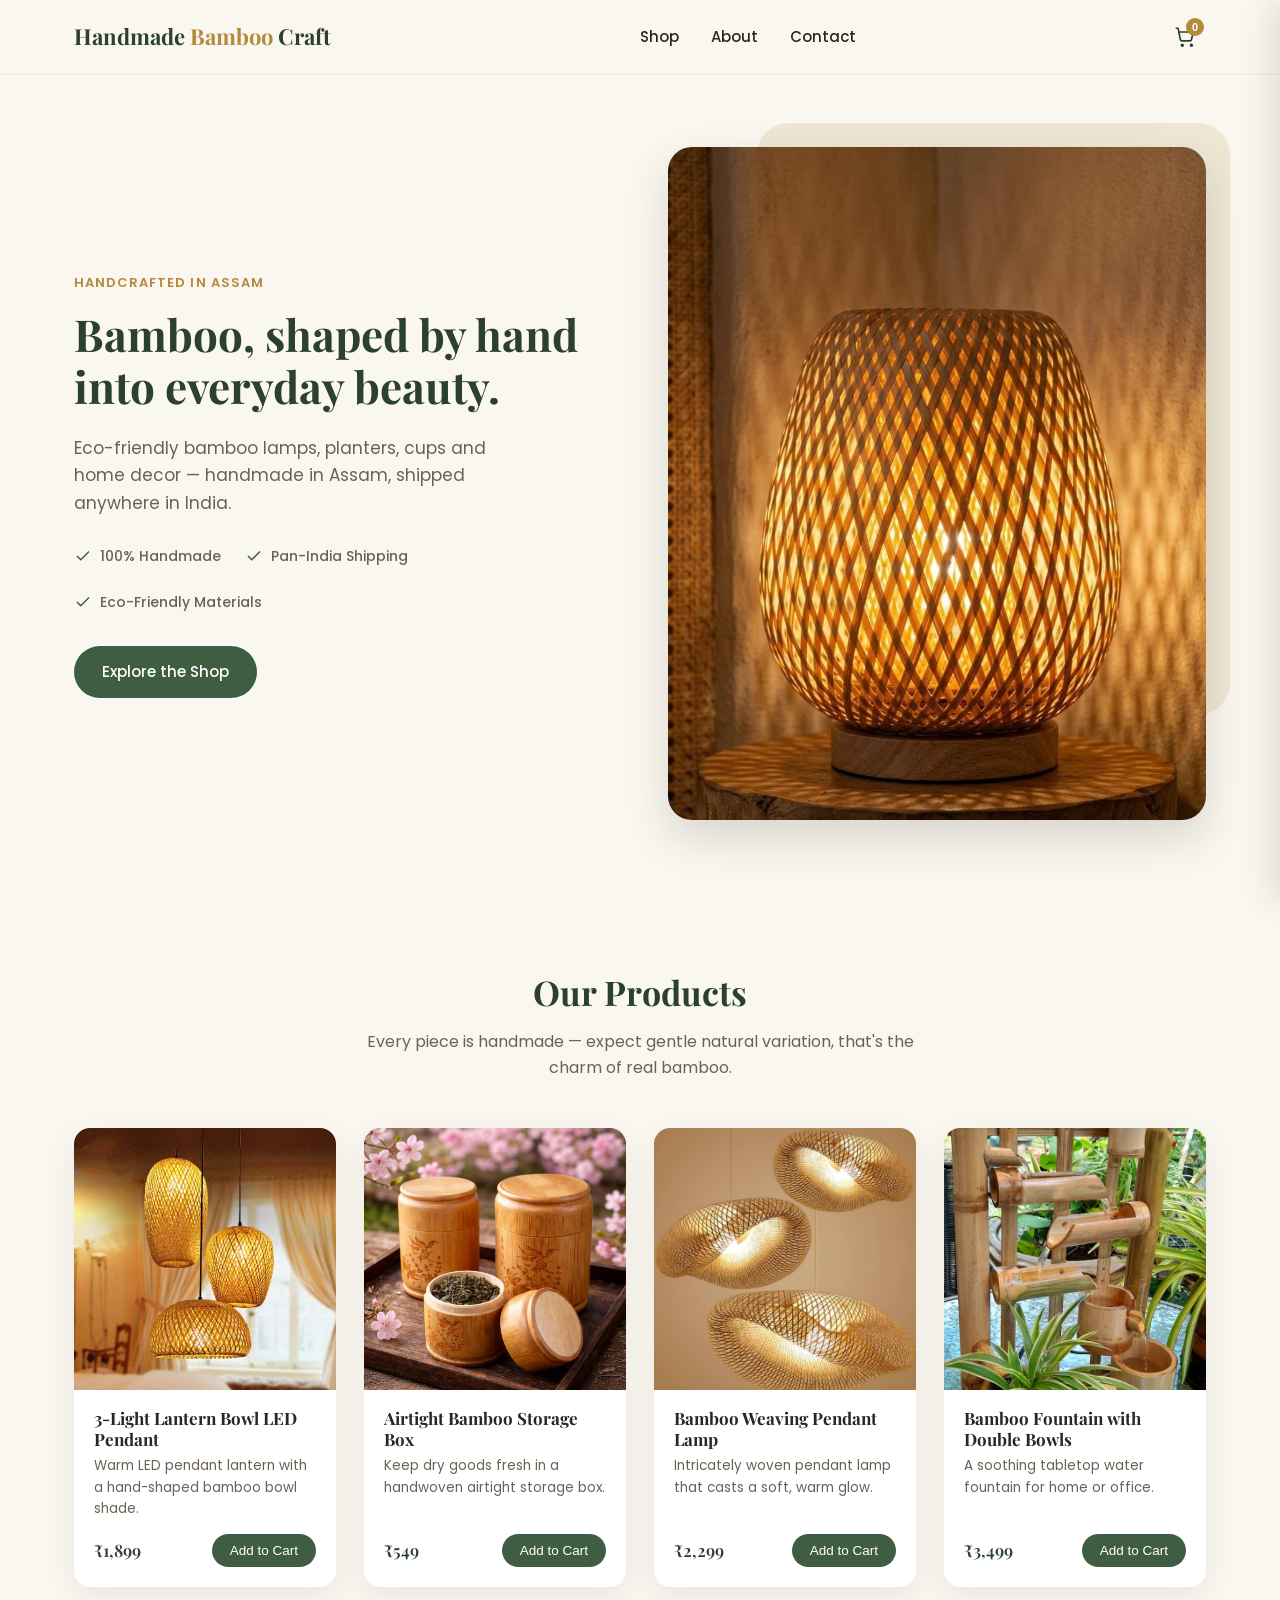
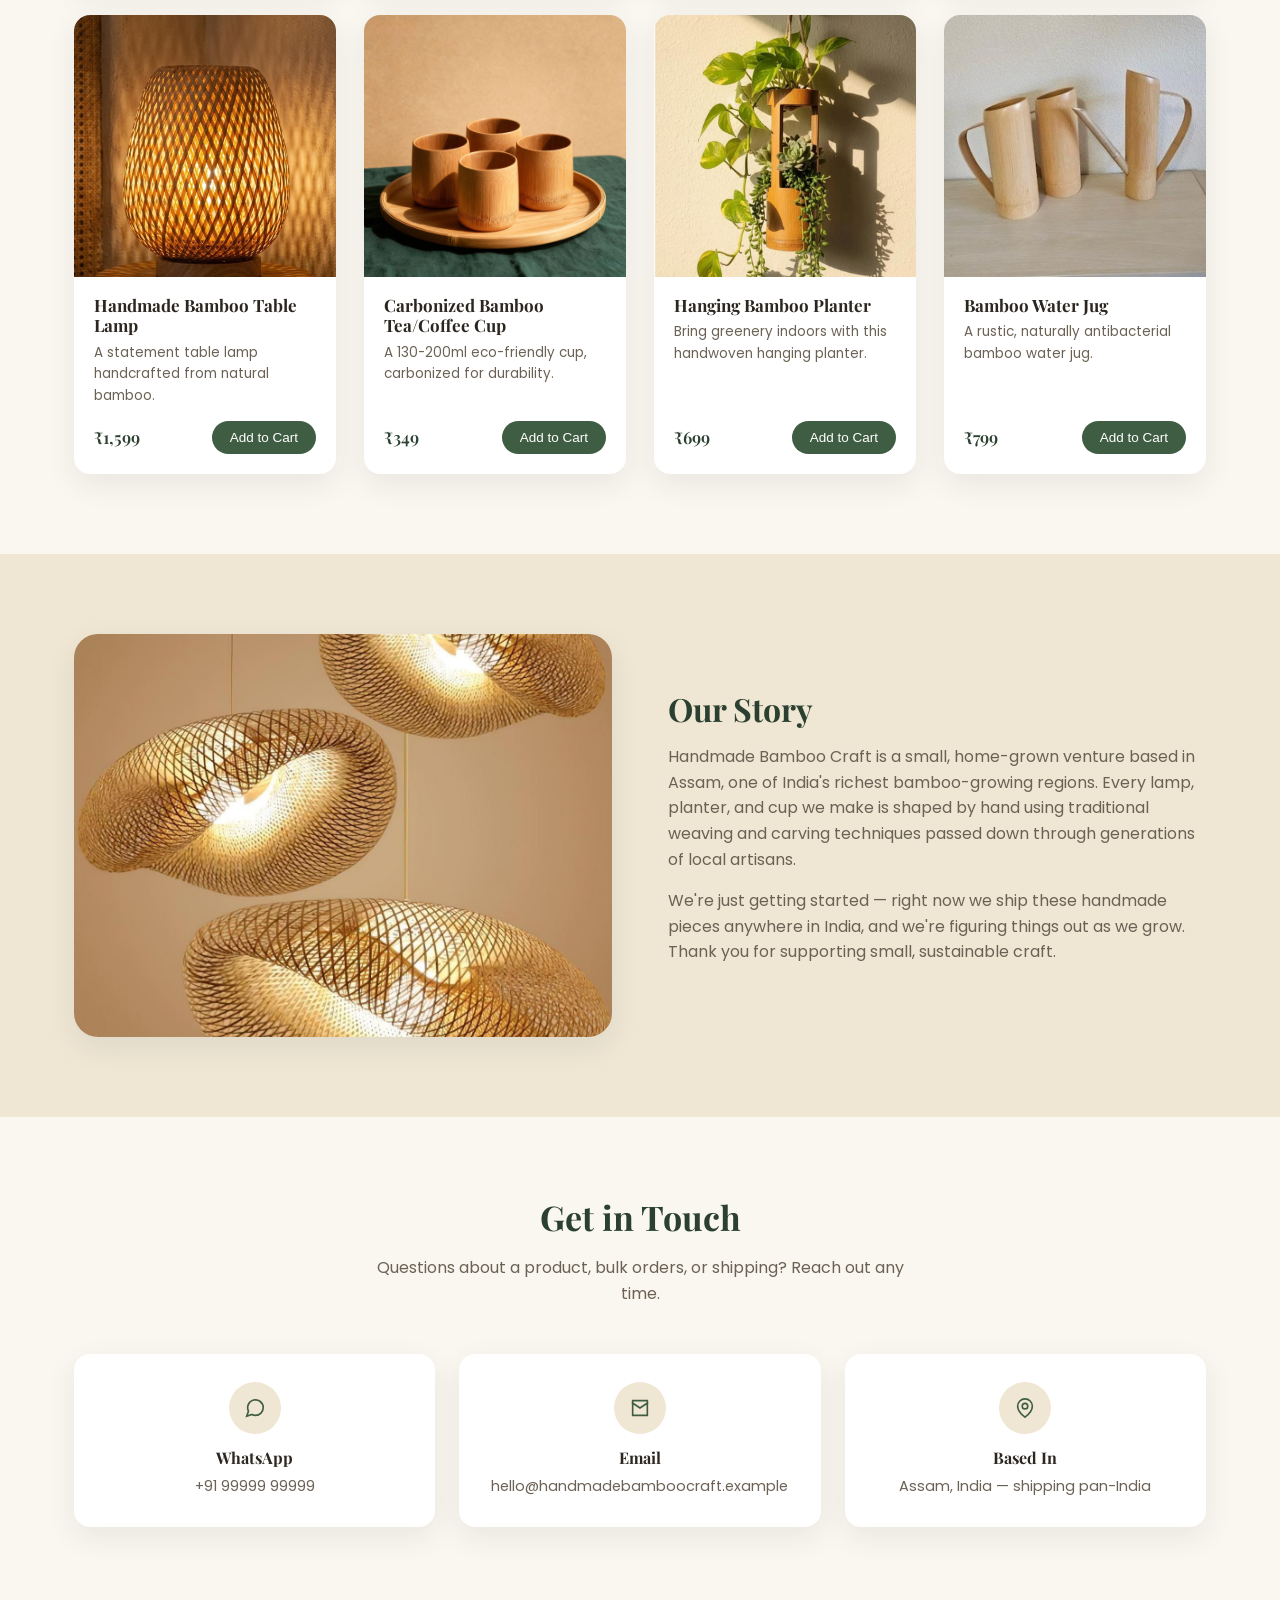
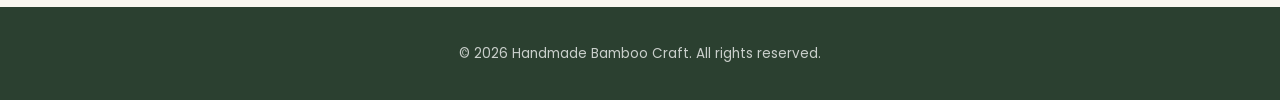
==== index.html @ f8fc340c "Initial commit: bamboo craft storefront Static single-page site with shop grid, cart, and WhatsApp c" ====
<!DOCTYPE html>
<html lang="en">
<head>
<meta charset="UTF-8">
<meta name="viewport" content="width=device-width, initial-scale=1.0">
<title>Handmade Bamboo Craft | Eco-Friendly Bamboo Products from Assam</title>
<meta name="description" content="Handcrafted bamboo lamps, planters, cups and home decor made in Assam, shipped across India.">
<link rel="preconnect" href="https://fonts.googleapis.com">
<link href="https://fonts.googleapis.com/css2?family=Playfair+Display:wght@600;700&family=Poppins:wght@300;400;500;600&display=swap" rel="stylesheet">
<style>
  :root{
    --color-bg:#faf7f0;
    --color-surface:#ffffff;
    --color-ink:#2b2620;
    --color-muted:#6b6255;
    --color-green:#3f5d42;
    --color-green-dark:#2b4030;
    --color-tan:#d8c9a3;
    --color-tan-soft:#efe7d4;
    --color-gold:#b3893b;
    --radius:16px;
    --shadow:0 10px 30px rgba(43,38,32,0.08);
    --shadow-hover:0 18px 44px rgba(43,38,32,0.16);
    --max-width:1180px;
  }
  *{box-sizing:border-box;}
  html{scroll-behavior:smooth;}
  body{
    margin:0;
    background:var(--color-bg);
    color:var(--color-ink);
    font-family:'Poppins',system-ui,sans-serif;
    font-weight:400;
    line-height:1.6;
  }
  h1,h2,h3{
    font-family:'Playfair Display',Georgia,serif;
    font-weight:700;
    line-height:1.2;
    margin:0 0 .5em;
  }
  p{margin:0 0 1em;color:var(--color-muted);}
  a{color:inherit;text-decoration:none;}
  img{max-width:100%;display:block;}
  .wrap{max-width:var(--max-width);margin:0 auto;padding:0 24px;}
  .btn-primary{
    display:inline-flex;align-items:center;justify-content:center;gap:8px;
    background:var(--color-green);color:#fff;
    padding:14px 28px;border-radius:999px;border:none;
    font-family:'Poppins',sans-serif;font-size:15px;font-weight:500;
    cursor:pointer;transition:background .2s ease, transform .15s ease;
  }
  .btn-primary:hover{background:var(--color-green-dark);transform:translateY(-1px);}
  .btn-block{width:100%;}
  .btn-outline{
    display:inline-flex;align-items:center;gap:8px;
    padding:12px 24px;border-radius:999px;border:1.5px solid var(--color-green);
    color:var(--color-green);font-weight:500;font-size:15px;background:transparent;cursor:pointer;
    transition:background .2s ease,color .2s ease;
  }
  .btn-outline:hover{background:var(--color-green);color:#fff;}

  /* Header */
  header.site-header{
    position:sticky;top:0;z-index:100;
    background:rgba(250,247,240,0.9);
    backdrop-filter:blur(8px);
    border-bottom:1px solid rgba(43,38,32,0.06);
  }
  .nav-container{
    max-width:var(--max-width);margin:0 auto;padding:16px 24px;
    display:flex;align-items:center;justify-content:space-between;
  }
  .logo{font-family:'Playfair Display',serif;font-size:22px;font-weight:700;color:var(--color-green-dark);}
  .logo span{color:var(--color-gold);}
  .nav-links{display:flex;gap:32px;}
  .nav-links a{font-size:15px;font-weight:500;color:var(--color-ink);position:relative;}
  .nav-links a:hover{color:var(--color-green);}
  .nav-actions{display:flex;align-items:center;gap:14px;}
  .icon-btn{
    position:relative;background:none;border:none;cursor:pointer;
    width:42px;height:42px;border-radius:50%;
    display:flex;align-items:center;justify-content:center;
    color:var(--color-green-dark);transition:background .2s ease;
  }
  .icon-btn:hover{background:var(--color-tan-soft);}
  .cart-count{
    position:absolute;top:2px;right:2px;
    background:var(--color-gold);color:#fff;
    font-size:11px;font-weight:600;min-width:18px;height:18px;border-radius:50%;
    display:flex;align-items:center;justify-content:center;padding:0 4px;
  }
  .menu-toggle{display:none;}

  /* Hero */
  .hero{
    display:flex;align-items:center;gap:56px;
    max-width:var(--max-width);margin:0 auto;padding:72px 24px;
  }
  .hero-content{flex:1;min-width:0;}
  .eyebrow{
    display:inline-block;color:var(--color-gold);font-weight:600;
    letter-spacing:.08em;text-transform:uppercase;font-size:13px;margin-bottom:14px;
  }
  .hero h1{font-size:44px;color:var(--color-green-dark);}
  .hero p{font-size:17px;max-width:460px;}
  .trust-row{display:flex;gap:24px;margin:28px 0 32px;flex-wrap:wrap;}
  .trust-item{display:flex;align-items:center;gap:8px;font-size:14px;color:var(--color-muted);font-weight:500;}
  .trust-item svg{color:var(--color-green);flex-shrink:0;}
  .hero-image{flex:1;position:relative;}
  .hero-image::before{
    content:"";position:absolute;inset:-24px -24px auto auto;
    width:88%;height:88%;background:var(--color-tan-soft);
    border-radius:32px;z-index:0;
  }
  .hero-image img{
    position:relative;z-index:1;border-radius:24px;
    box-shadow:var(--shadow-hover);
    aspect-ratio:4/5;object-fit:cover;width:100%;
  }

  /* Section heading */
  .section-heading{text-align:center;max-width:560px;margin:0 auto 48px;}
  .section-heading h2{font-size:34px;color:var(--color-green-dark);}
  section{padding:80px 0;}
  section.alt{background:var(--color-tan-soft);}

  /* Shop */
  .product-grid{
    display:grid;grid-template-columns:repeat(auto-fill,minmax(250px,1fr));gap:28px;
  }
  .product-card{
    background:var(--color-surface);border-radius:var(--radius);overflow:hidden;
    box-shadow:var(--shadow);transition:box-shadow .25s ease, transform .25s ease;
    display:flex;flex-direction:column;
  }
  .product-card:hover{box-shadow:var(--shadow-hover);transform:translateY(-4px);}
  .product-image{width:100%;aspect-ratio:1/1;overflow:hidden;background:var(--color-tan-soft);}
  .product-image img{width:100%;height:100%;object-fit:cover;transition:transform .4s ease;}
  .product-card:hover .product-image img{transform:scale(1.05);}
  .product-body{padding:18px 20px 20px;display:flex;flex-direction:column;flex:1;}
  .product-body h3{font-size:17px;margin-bottom:6px;color:var(--color-ink);}
  .product-desc{font-size:13.5px;margin-bottom:14px;flex:1;}
  .product-footer{display:flex;align-items:center;justify-content:space-between;gap:12px;}
  .product-price{font-size:17px;font-weight:600;color:var(--color-green-dark);font-family:'Playfair Display',serif;}
  .add-btn{
    background:var(--color-green);color:#fff;border:none;border-radius:999px;
    padding:9px 18px;font-size:13.5px;font-weight:500;cursor:pointer;
    transition:background .2s ease;white-space:nowrap;
  }
  .add-btn:hover{background:var(--color-green-dark);}
  .add-btn.added{background:var(--color-gold);}

  /* About */
  .about-grid{display:flex;align-items:center;gap:56px;}
  .about-grid img{flex:1 1 0;min-width:0;width:100%;border-radius:24px;box-shadow:var(--shadow);aspect-ratio:4/3;object-fit:cover;}
  .about-text{flex:1 1 0;min-width:0;}
  .about-text h2{font-size:32px;color:var(--color-green-dark);}
  .about-text p{font-size:16px;}

  /* Contact */
  .contact-grid{display:grid;grid-template-columns:repeat(auto-fit,minmax(220px,1fr));gap:24px;}
  .contact-card{
    background:var(--color-surface);border-radius:var(--radius);padding:28px 24px;
    text-align:center;box-shadow:var(--shadow);
  }
  .contact-card .icon-circle{
    width:52px;height:52px;border-radius:50%;background:var(--color-tan-soft);
    display:flex;align-items:center;justify-content:center;margin:0 auto 14px;color:var(--color-green);
  }
  .contact-card h3{font-size:16px;margin-bottom:6px;}
  .contact-card a, .contact-card span{font-size:14.5px;color:var(--color-muted);}
  .contact-card a:hover{color:var(--color-green);}

  /* Footer */
  footer{background:var(--color-green-dark);color:#fff;padding:36px 0;text-align:center;}
  footer p{color:rgba(255,255,255,0.75);font-size:13.5px;margin:0;}

  /* Cart drawer */
  .cart-overlay{
    position:fixed;inset:0;background:rgba(43,38,32,0.4);
    opacity:0;pointer-events:none;transition:opacity .3s ease;z-index:200;
  }
  .cart-overlay.open{opacity:1;pointer-events:auto;}
  .cart-drawer{
    position:fixed;top:0;right:0;bottom:0;width:380px;max-width:90vw;
    background:var(--color-surface);z-index:201;
    display:flex;flex-direction:column;
    transform:translateX(100%);transition:transform .3s ease;
    box-shadow:-10px 0 30px rgba(0,0,0,0.1);
  }
  .cart-drawer.open{transform:translateX(0);}
  .cart-header{
    display:flex;align-items:center;justify-content:space-between;
    padding:22px 24px;border-bottom:1px solid rgba(43,38,32,0.08);
  }
  .cart-header h3{margin:0;font-size:20px;}
  .cart-close{background:none;border:none;font-size:22px;cursor:pointer;color:var(--color-muted);line-height:1;}
  .cart-items{flex:1;overflow-y:auto;padding:12px 24px;}
  .cart-empty{text-align:center;color:var(--color-muted);padding:40px 0;font-size:14.5px;}
  .cart-line{display:flex;gap:12px;padding:14px 0;border-bottom:1px solid rgba(43,38,32,0.06);}
  .cart-line img{width:64px;height:64px;object-fit:cover;border-radius:10px;flex-shrink:0;}
  .cart-line-info{flex:1;min-width:0;}
  .cart-line-info h4{font-size:14px;margin:0 0 4px;font-weight:500;}
  .cart-line-price{font-size:13px;color:var(--color-muted);}
  .qty-control{display:flex;align-items:center;gap:10px;margin-top:8px;}
  .qty-control button{
    width:24px;height:24px;border-radius:50%;border:1px solid var(--color-tan);
    background:#fff;cursor:pointer;font-size:14px;line-height:1;color:var(--color-green-dark);
  }
  .qty-control span{font-size:13.5px;min-width:16px;text-align:center;}
  .remove-line{background:none;border:none;color:var(--color-muted);font-size:12.5px;cursor:pointer;text-decoration:underline;margin-top:8px;}
  .cart-footer{padding:20px 24px 24px;border-top:1px solid rgba(43,38,32,0.08);}
  .cart-subtotal{display:flex;justify-content:space-between;font-size:16px;font-weight:600;margin-bottom:16px;color:var(--color-green-dark);}
  .cart-note{font-size:12px;text-align:center;margin:10px 0 0;color:var(--color-muted);}

  @media (max-width:860px){
    .hero{flex-direction:column;padding:48px 24px;}
    .hero-content{order:2;text-align:center;width:100%;}
    .hero-image{order:1;max-width:320px;width:100%;margin:0 auto;}
    .trust-row{justify-content:center;}
    .about-grid{flex-direction:column;}
    .about-grid img{width:100%;}
    .about-text{width:100%;}
    .nav-links{
      position:fixed;top:73px;left:0;right:0;background:var(--color-bg);
      flex-direction:column;padding:16px 24px;gap:4px;
      transform:translateY(-150%);transition:transform .25s ease;
      border-bottom:1px solid rgba(43,38,32,0.08);
    }
    .nav-links.open{transform:translateY(0);}
    .nav-links a{padding:12px 0;border-bottom:1px solid rgba(43,38,32,0.06);}
    .menu-toggle{display:flex;}
  }
</style>
</head>
<body>

<header class="site-header">
  <div class="nav-container">
    <a href="#home" class="logo">Handmade <span>Bamboo</span> Craft</a>
    <nav class="nav-links" id="navLinks">
      <a href="#shop">Shop</a>
      <a href="#about">About</a>
      <a href="#contact">Contact</a>
    </nav>
    <div class="nav-actions">
      <button class="icon-btn" id="cartToggle" aria-label="Open cart">
        <svg width="22" height="22" viewBox="0 0 24 24" fill="none" stroke="currentColor" stroke-width="1.8" stroke-linecap="round" stroke-linejoin="round"><circle cx="9" cy="21" r="1"/><circle cx="19" cy="21" r="1"/><path d="M2.5 2.5h2l2.4 12.2a2 2 0 0 0 2 1.6h8.2a2 2 0 0 0 2-1.6L21 6.5H6"/></svg>
        <span class="cart-count" id="cartCount">0</span>
      </button>
      <button class="icon-btn menu-toggle" id="menuToggle" aria-label="Toggle menu">
        <svg width="22" height="22" viewBox="0 0 24 24" fill="none" stroke="currentColor" stroke-width="1.8" stroke-linecap="round"><line x1="3" y1="6" x2="21" y2="6"/><line x1="3" y1="12" x2="21" y2="12"/><line x1="3" y1="18" x2="21" y2="18"/></svg>
      </button>
    </div>
  </div>
</header>

<section class="hero" id="home">
  <div class="hero-content">
    <span class="eyebrow">Handcrafted in Assam</span>
    <h1>Bamboo, shaped by hand<br>into everyday beauty.</h1>
    <p>Eco-friendly bamboo lamps, planters, cups and home decor — handmade in Assam, shipped anywhere in India.</p>
    <div class="trust-row">
      <div class="trust-item"><svg width="18" height="18" viewBox="0 0 24 24" fill="none" stroke="currentColor" stroke-width="2"><path d="M20 6L9 17l-5-5"/></svg>100% Handmade</div>
      <div class="trust-item"><svg width="18" height="18" viewBox="0 0 24 24" fill="none" stroke="currentColor" stroke-width="2"><path d="M20 6L9 17l-5-5"/></svg>Pan-India Shipping</div>
      <div class="trust-item"><svg width="18" height="18" viewBox="0 0 24 24" fill="none" stroke="currentColor" stroke-width="2"><path d="M20 6L9 17l-5-5"/></svg>Eco-Friendly Materials</div>
    </div>
    <a href="#shop" class="btn-primary">Explore the Shop</a>
  </div>
  <div class="hero-image">
    <img src="product/Handmade Bamboo Table Lamp.jpg" alt="Handmade Bamboo Table Lamp">
  </div>
</section>

<section id="shop">
  <div class="wrap">
    <div class="section-heading">
      <h2>Our Products</h2>
      <p>Every piece is handmade — expect gentle natural variation, that's the charm of real bamboo.</p>
    </div>
    <div class="product-grid" id="productGrid"></div>
  </div>
</section>

<section class="alt" id="about">
  <div class="wrap about-grid">
    <img src="product/Bamboo Weaving Pendant Lamp.jpg" alt="Bamboo weaving craftsmanship">
    <div class="about-text">
      <h2>Our Story</h2>
      <p>Handmade Bamboo Craft is a small, home-grown venture based in Assam, one of India's richest bamboo-growing regions. Every lamp, planter, and cup we make is shaped by hand using traditional weaving and carving techniques passed down through generations of local artisans.</p>
      <p>We're just getting started — right now we ship these handmade pieces anywhere in India, and we're figuring things out as we grow. Thank you for supporting small, sustainable craft.</p>
    </div>
  </div>
</section>

<section id="contact">
  <div class="wrap">
    <div class="section-heading">
      <h2>Get in Touch</h2>
      <p>Questions about a product, bulk orders, or shipping? Reach out any time.</p>
    </div>
    <div class="contact-grid">
      <div class="contact-card">
        <div class="icon-circle"><svg width="22" height="22" viewBox="0 0 24 24" fill="none" stroke="currentColor" stroke-width="1.8"><path d="M21 11.5a8.5 8.5 0 0 1-8.5 8.5c-1.4 0-2.7-.3-3.9-.9L3 21l1.9-5.6A8.5 8.5 0 1 1 21 11.5z"/></svg></div>
        <h3>WhatsApp</h3>
        <a href="https://wa.me/919999999999" target="_blank" rel="noopener">+91 99999 99999</a>
      </div>
      <div class="contact-card">
        <div class="icon-circle"><svg width="22" height="22" viewBox="0 0 24 24" fill="none" stroke="currentColor" stroke-width="1.8"><path d="M4 4h16v16H4z" opacity="0"/><path d="M3 6l9 6 9-6M4 4h16v16H4z"/></svg></div>
        <h3>Email</h3>
        <a href="mailto:hello@handmadebamboocraft.example">hello@handmadebamboocraft.example</a>
      </div>
      <div class="contact-card">
        <div class="icon-circle"><svg width="22" height="22" viewBox="0 0 24 24" fill="none" stroke="currentColor" stroke-width="1.8"><path d="M20 10c0 6-8 12-8 12s-8-6-8-12a8 8 0 0 1 16 0z"/><circle cx="12" cy="10" r="3"/></svg></div>
        <h3>Based In</h3>
        <span>Assam, India — shipping pan-India</span>
      </div>
    </div>
  </div>
</section>

<footer>
  <div class="wrap">
    <p>&copy; 2026 Handmade Bamboo Craft. All rights reserved.</p>
  </div>
</footer>

<div class="cart-overlay" id="cartOverlay"></div>
<aside class="cart-drawer" id="cartDrawer" aria-label="Shopping cart">
  <div class="cart-header">
    <h3>Your Cart</h3>
    <button class="cart-close" id="cartClose" aria-label="Close cart">&times;</button>
  </div>
  <div class="cart-items" id="cartItems"></div>
  <div class="cart-footer">
    <div class="cart-subtotal"><span>Subtotal</span><span id="cartSubtotal">₹0</span></div>
    <button class="btn-primary btn-block" id="checkoutBtn">Order via WhatsApp</button>
    <p class="cart-note">You'll be redirected to WhatsApp to confirm your order with us directly.</p>
  </div>
</aside>

<script>
  // Placeholder contact details & prices — update before going live.
  const WHATSAPP_NUMBER = "919999999999";

  const products = [
    { id: "lantern-pendant", name: "3-Light Lantern Bowl LED Pendant", price: 1899, image: "product/3- Light Lantern Bowl LED Pendant yellow.jpg", desc: "Warm LED pendant lantern with a hand-shaped bamboo bowl shade." },
    { id: "storage-box", name: "Airtight Bamboo Storage Box", price: 549, image: "product/Airtight Storage Box.jpg", desc: "Keep dry goods fresh in a handwoven airtight storage box." },
    { id: "weaving-lamp", name: "Bamboo Weaving Pendant Lamp", price: 2299, image: "product/Bamboo Weaving Pendant Lamp.jpg", desc: "Intricately woven pendant lamp that casts a soft, warm glow." },
    { id: "fountain", name: "Bamboo Fountain with Double Bowls", price: 3499, image: "product/Handmade Bamboo Fountain with Double Bowls.jpg", desc: "A soothing tabletop water fountain for home or office." },
    { id: "table-lamp", name: "Handmade Bamboo Table Lamp", price: 1599, image: "product/Handmade Bamboo Table Lamp.jpg", desc: "A statement table lamp handcrafted from natural bamboo." },
    { id: "tea-cup", name: "Carbonized Bamboo Tea/Coffee Cup", price: 349, image: "product/Handmade Carbonized Bamboo Cup, Eco Tea or Coffee Cup 130-200ml.jpg", desc: "A 130-200ml eco-friendly cup, carbonized for durability." },
    { id: "planter", name: "Hanging Bamboo Planter", price: 699, image: "product/Hanging Bamboo Planter.jpg", desc: "Bring greenery indoors with this handwoven hanging planter." },
    { id: "water-jug", name: "Bamboo Water Jug", price: 799, image: "product/water jug.jpg", desc: "A rustic, naturally antibacterial bamboo water jug." }
  ];

  const CART_KEY = "bambooCraftCart";
  const formatPrice = n => "₹" + n.toLocaleString("en-IN");

  function loadCart(){
    try { return JSON.parse(localStorage.getItem(CART_KEY)) || {}; }
    catch(e){ return {}; }
  }
  function saveCart(cart){ localStorage.setItem(CART_KEY, JSON.stringify(cart)); }

  let cart = loadCart();

  function renderProducts(){
    const grid = document.getElementById("productGrid");
    grid.innerHTML = products.map(p => `
      <div class="product-card">
        <div class="product-image"><img src="${p.image}" alt="${p.name}" loading="lazy"></div>
        <div class="product-body">
          <h3>${p.name}</h3>
          <p class="product-desc">${p.desc}</p>
          <div class="product-footer">
            <span class="product-price">${formatPrice(p.price)}</span>
            <button class="add-btn" data-id="${p.id}">Add to Cart</button>
          </div>
        </div>
      </div>
    `).join("");
  }

  function renderCart(){
    const itemsEl = document.getElementById("cartItems");
    const ids = Object.keys(cart).filter(id => cart[id] > 0);
    let subtotal = 0;
    let count = 0;

    if(ids.length === 0){
      itemsEl.innerHTML = `<div class="cart-empty">Your cart is empty. Start adding some handmade bamboo pieces!</div>`;
    } else {
      itemsEl.innerHTML = ids.map(id => {
        const p = products.find(p => p.id === id);
        const qty = cart[id];
        subtotal += p.price * qty;
        count += qty;
        return `
          <div class="cart-line" data-id="${id}">
            <img src="${p.image}" alt="${p.name}">
            <div class="cart-line-info">
              <h4>${p.name}</h4>
              <div class="cart-line-price">${formatPrice(p.price)}</div>
              <div class="qty-control">
                <button class="qty-minus" data-id="${id}">&minus;</button>
                <span>${qty}</span>
                <button class="qty-plus" data-id="${id}">+</button>
              </div>
              <button class="remove-line" data-id="${id}">Remove</button>
            </div>
          </div>
        `;
      }).join("");
    }

    document.getElementById("cartSubtotal").textContent = formatPrice(subtotal);
    document.getElementById("cartCount").textContent = count;
  }

  function addToCart(id, btn){
    cart[id] = (cart[id] || 0) + 1;
    saveCart(cart);
    renderCart();
    if(btn){
      btn.textContent = "Added";
      btn.classList.add("added");
      setTimeout(() => { btn.textContent = "Add to Cart"; btn.classList.remove("added"); }, 1200);
    }
  }
  function changeQty(id, delta){
    if(!cart[id]) return;
    cart[id] += delta;
    if(cart[id] <= 0) delete cart[id];
    saveCart(cart);
    renderCart();
  }
  function removeItem(id){
    delete cart[id];
    saveCart(cart);
    renderCart();
  }

  function openCart(){
    document.getElementById("cartDrawer").classList.add("open");
    document.getElementById("cartOverlay").classList.add("open");
  }
  function closeCart(){
    document.getElementById("cartDrawer").classList.remove("open");
    document.getElementById("cartOverlay").classList.remove("open");
  }

  function checkoutViaWhatsApp(){
    const ids = Object.keys(cart).filter(id => cart[id] > 0);
    if(ids.length === 0){
      alert("Your cart is empty. Add a product before checking out.");
      return;
    }
    let message = "Hi! I'd like to order the following from Handmade Bamboo Craft:\n\n";
    let subtotal = 0;
    ids.forEach(id => {
      const p = products.find(p => p.id === id);
      const qty = cart[id];
      const lineTotal = p.price * qty;
      subtotal += lineTotal;
      message += `- ${p.name} x${qty} — ${formatPrice(lineTotal)}\n`;
    });
    message += `\nSubtotal: ${formatPrice(subtotal)}\n\nPlease confirm availability and shipping details.`;
    const url = `https://wa.me/${WHATSAPP_NUMBER}?text=${encodeURIComponent(message)}`;
    window.open(url, "_blank");
  }

  // Event delegation
  document.getElementById("productGrid").addEventListener("click", e => {
    const btn = e.target.closest(".add-btn");
    if(btn) addToCart(btn.dataset.id, btn);
  });
  document.getElementById("cartItems").addEventListener("click", e => {
    if(e.target.classList.contains("qty-plus")) changeQty(e.target.dataset.id, 1);
    if(e.target.classList.contains("qty-minus")) changeQty(e.target.dataset.id, -1);
    if(e.target.classList.contains("remove-line")) removeItem(e.target.dataset.id);
  });
  document.getElementById("cartToggle").addEventListener("click", openCart);
  document.getElementById("cartClose").addEventListener("click", closeCart);
  document.getElementById("cartOverlay").addEventListener("click", closeCart);
  document.getElementById("checkoutBtn").addEventListener("click", checkoutViaWhatsApp);

  const navLinks = document.getElementById("navLinks");
  document.getElementById("menuToggle").addEventListener("click", () => navLinks.classList.toggle("open"));
  navLinks.querySelectorAll("a").forEach(a => a.addEventListener("click", () => navLinks.classList.remove("open")));

  renderProducts();
  renderCart();
</script>

</body>
</html>
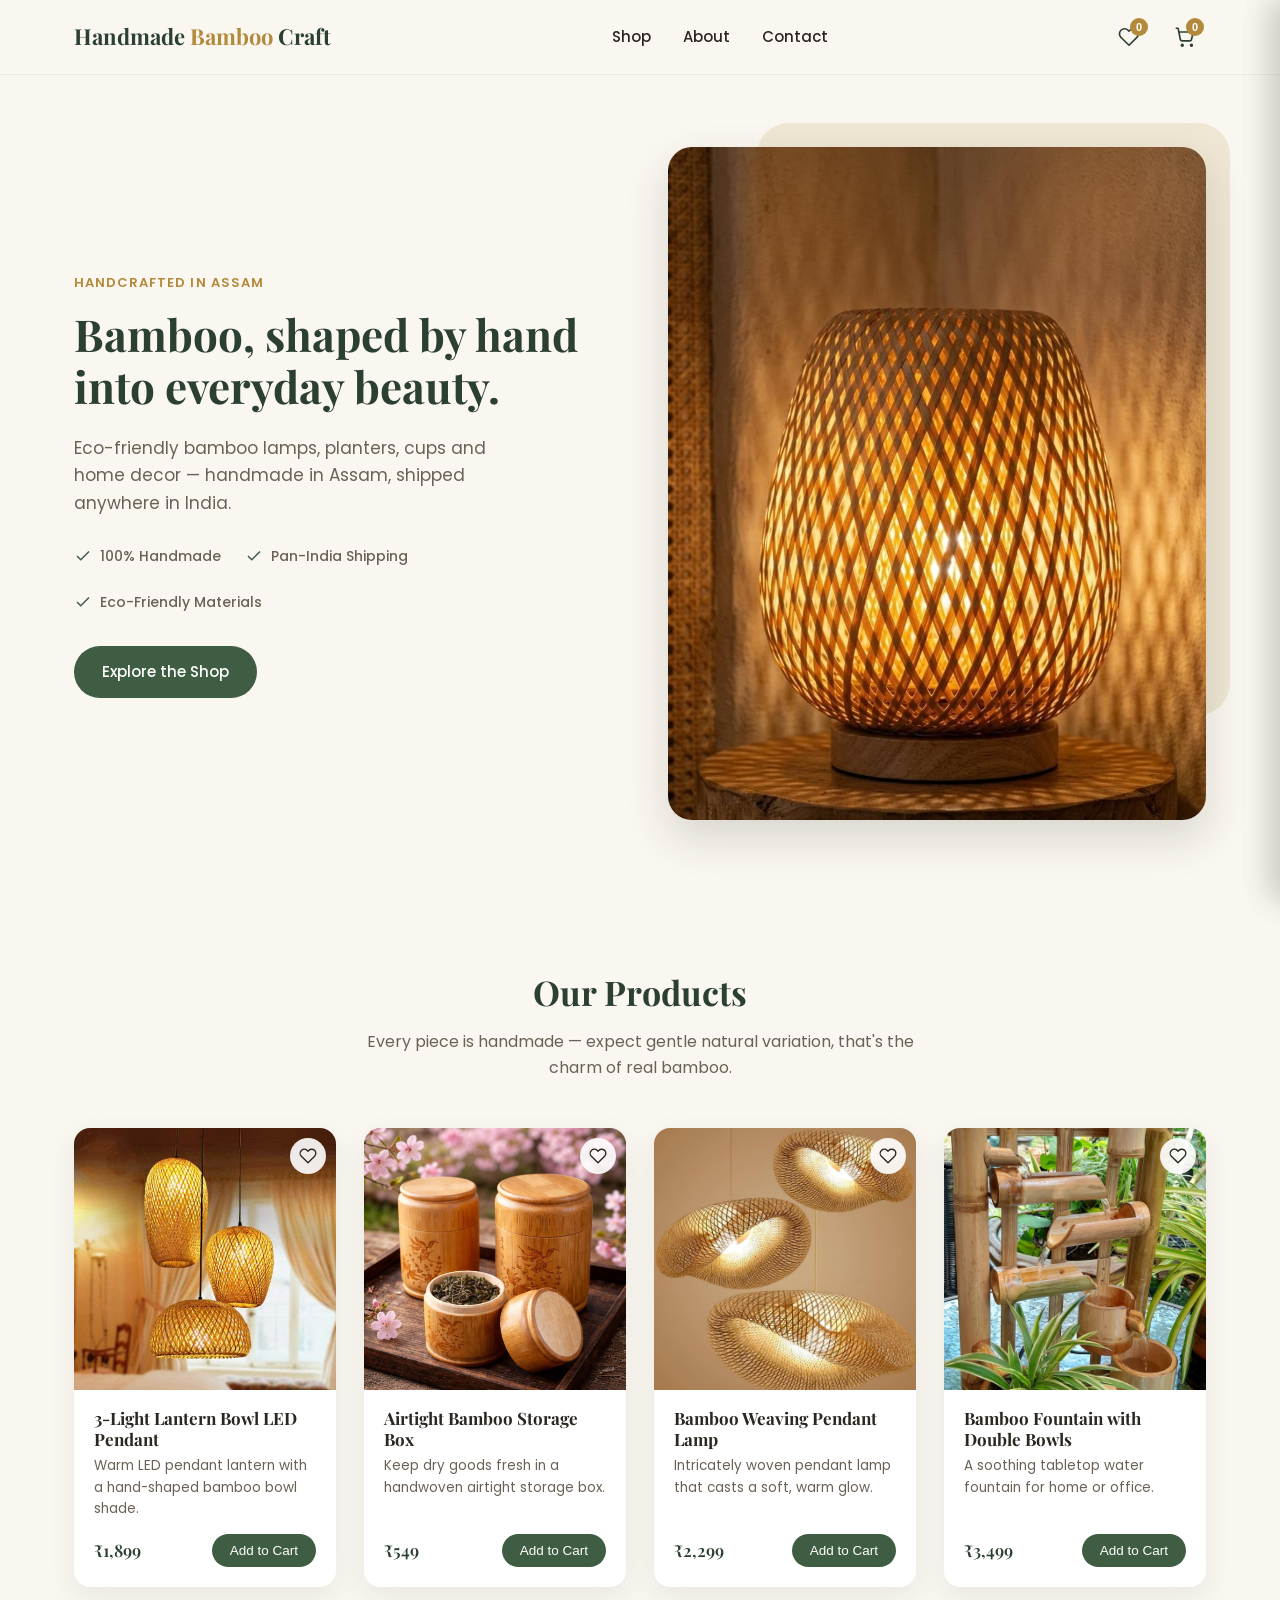
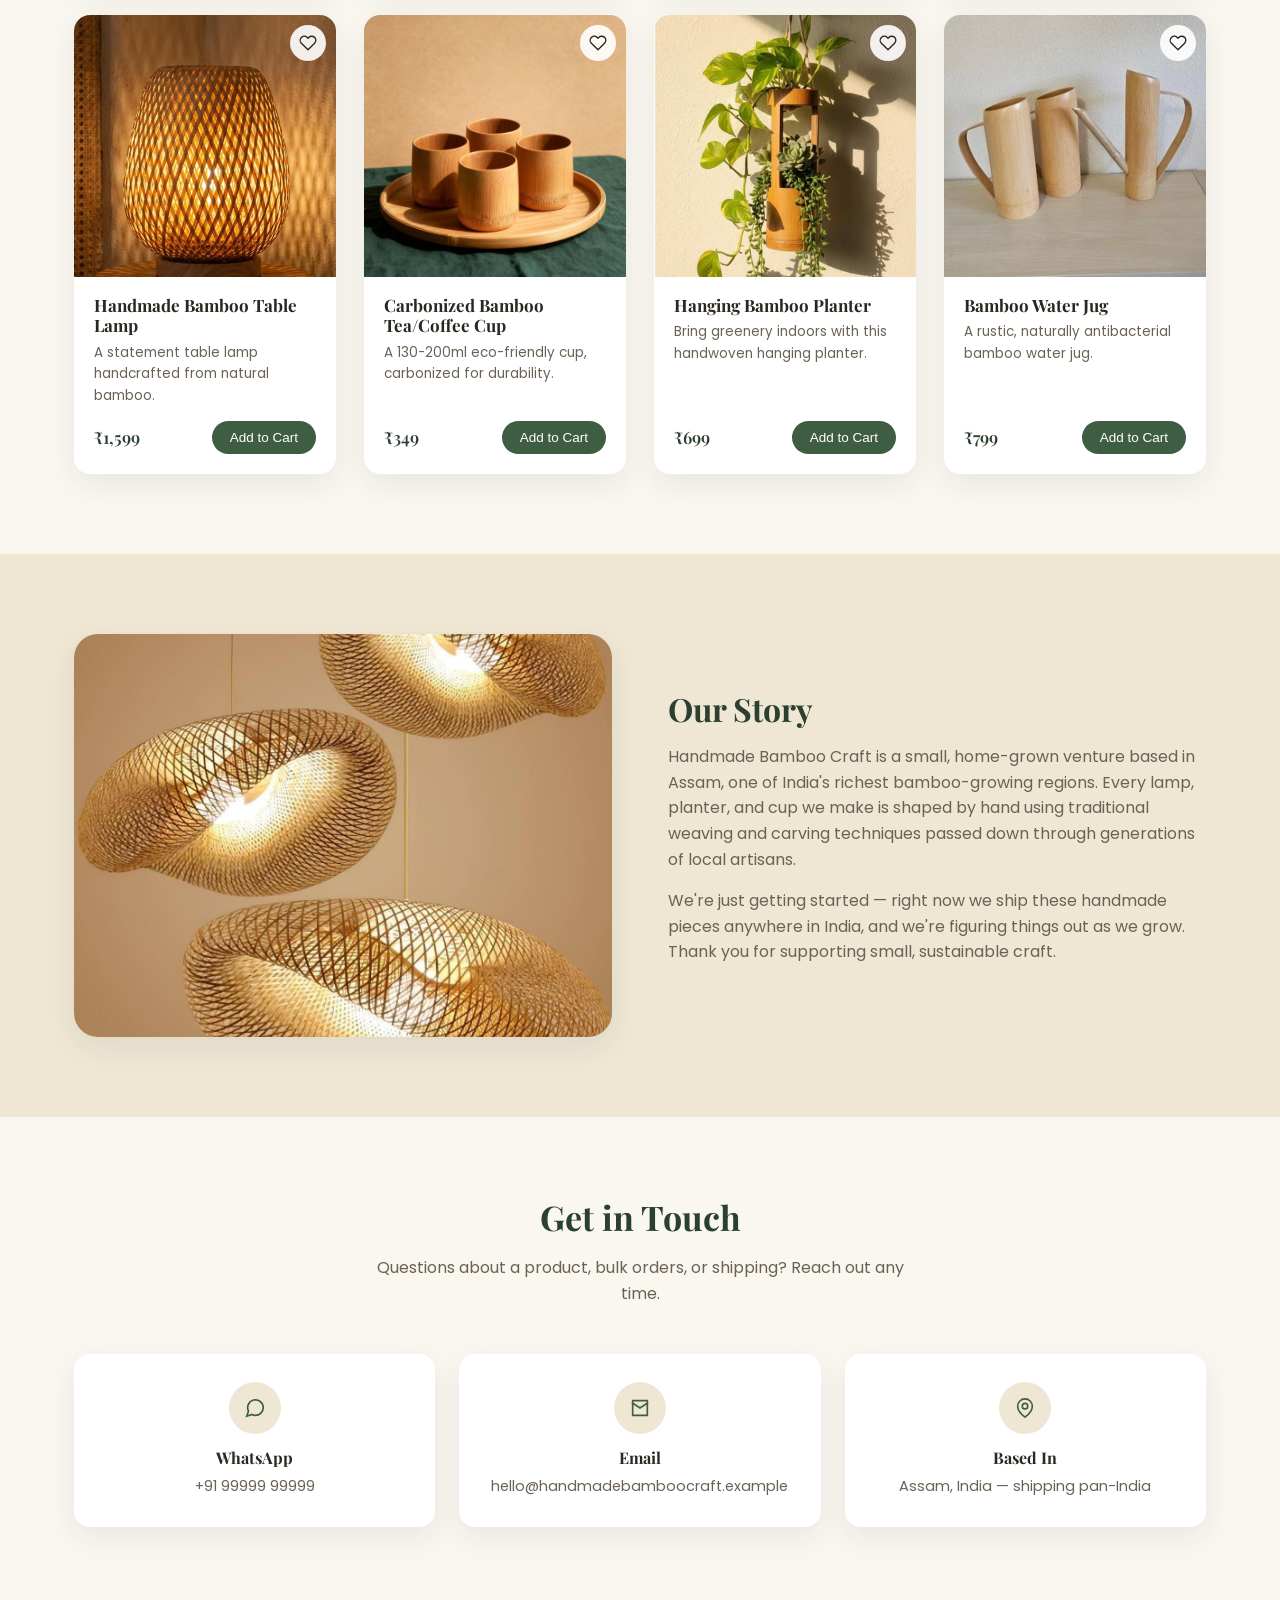
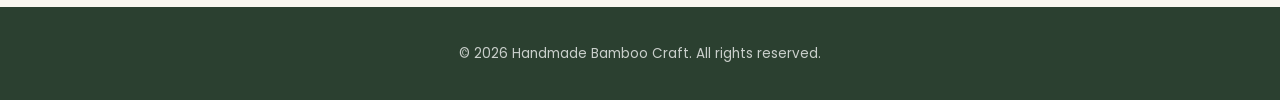
==== commit a448bf3f: "Add localStorage-backed wishlist Heart icon on every product tile and on the product detail page tog" ====
--- a/index.html
+++ b/index.html
@@ -7,232 +7,7 @@
 <meta name="description" content="Handcrafted bamboo lamps, planters, cups and home decor made in Assam, shipped across India.">
 <link rel="preconnect" href="https://fonts.googleapis.com">
 <link href="https://fonts.googleapis.com/css2?family=Playfair+Display:wght@600;700&family=Poppins:wght@300;400;500;600&display=swap" rel="stylesheet">
-<style>
-  :root{
-    --color-bg:#faf7f0;
-    --color-surface:#ffffff;
-    --color-ink:#2b2620;
-    --color-muted:#6b6255;
-    --color-green:#3f5d42;
-    --color-green-dark:#2b4030;
-    --color-tan:#d8c9a3;
-    --color-tan-soft:#efe7d4;
-    --color-gold:#b3893b;
-    --radius:16px;
-    --shadow:0 10px 30px rgba(43,38,32,0.08);
-    --shadow-hover:0 18px 44px rgba(43,38,32,0.16);
-    --max-width:1180px;
-  }
-  *{box-sizing:border-box;}
-  html{scroll-behavior:smooth;}
-  body{
-    margin:0;
-    background:var(--color-bg);
-    color:var(--color-ink);
-    font-family:'Poppins',system-ui,sans-serif;
-    font-weight:400;
-    line-height:1.6;
-  }
-  h1,h2,h3{
-    font-family:'Playfair Display',Georgia,serif;
-    font-weight:700;
-    line-height:1.2;
-    margin:0 0 .5em;
-  }
-  p{margin:0 0 1em;color:var(--color-muted);}
-  a{color:inherit;text-decoration:none;}
-  img{max-width:100%;display:block;}
-  .wrap{max-width:var(--max-width);margin:0 auto;padding:0 24px;}
-  .btn-primary{
-    display:inline-flex;align-items:center;justify-content:center;gap:8px;
-    background:var(--color-green);color:#fff;
-    padding:14px 28px;border-radius:999px;border:none;
-    font-family:'Poppins',sans-serif;font-size:15px;font-weight:500;
-    cursor:pointer;transition:background .2s ease, transform .15s ease;
-  }
-  .btn-primary:hover{background:var(--color-green-dark);transform:translateY(-1px);}
-  .btn-block{width:100%;}
-  .btn-outline{
-    display:inline-flex;align-items:center;gap:8px;
-    padding:12px 24px;border-radius:999px;border:1.5px solid var(--color-green);
-    color:var(--color-green);font-weight:500;font-size:15px;background:transparent;cursor:pointer;
-    transition:background .2s ease,color .2s ease;
-  }
-  .btn-outline:hover{background:var(--color-green);color:#fff;}
-
-  /* Header */
-  header.site-header{
-    position:sticky;top:0;z-index:100;
-    background:rgba(250,247,240,0.9);
-    backdrop-filter:blur(8px);
-    border-bottom:1px solid rgba(43,38,32,0.06);
-  }
-  .nav-container{
-    max-width:var(--max-width);margin:0 auto;padding:16px 24px;
-    display:flex;align-items:center;justify-content:space-between;
-  }
-  .logo{font-family:'Playfair Display',serif;font-size:22px;font-weight:700;color:var(--color-green-dark);}
-  .logo span{color:var(--color-gold);}
-  .nav-links{display:flex;gap:32px;}
-  .nav-links a{font-size:15px;font-weight:500;color:var(--color-ink);position:relative;}
-  .nav-links a:hover{color:var(--color-green);}
-  .nav-actions{display:flex;align-items:center;gap:14px;}
-  .icon-btn{
-    position:relative;background:none;border:none;cursor:pointer;
-    width:42px;height:42px;border-radius:50%;
-    display:flex;align-items:center;justify-content:center;
-    color:var(--color-green-dark);transition:background .2s ease;
-  }
-  .icon-btn:hover{background:var(--color-tan-soft);}
-  .cart-count{
-    position:absolute;top:2px;right:2px;
-    background:var(--color-gold);color:#fff;
-    font-size:11px;font-weight:600;min-width:18px;height:18px;border-radius:50%;
-    display:flex;align-items:center;justify-content:center;padding:0 4px;
-  }
-  .menu-toggle{display:none;}
-
-  /* Hero */
-  .hero{
-    display:flex;align-items:center;gap:56px;
-    max-width:var(--max-width);margin:0 auto;padding:72px 24px;
-  }
-  .hero-content{flex:1;min-width:0;}
-  .eyebrow{
-    display:inline-block;color:var(--color-gold);font-weight:600;
-    letter-spacing:.08em;text-transform:uppercase;font-size:13px;margin-bottom:14px;
-  }
-  .hero h1{font-size:44px;color:var(--color-green-dark);}
-  .hero p{font-size:17px;max-width:460px;}
-  .trust-row{display:flex;gap:24px;margin:28px 0 32px;flex-wrap:wrap;}
-  .trust-item{display:flex;align-items:center;gap:8px;font-size:14px;color:var(--color-muted);font-weight:500;}
-  .trust-item svg{color:var(--color-green);flex-shrink:0;}
-  .hero-image{flex:1;position:relative;}
-  .hero-image::before{
-    content:"";position:absolute;inset:-24px -24px auto auto;
-    width:88%;height:88%;background:var(--color-tan-soft);
-    border-radius:32px;z-index:0;
-  }
-  .hero-image img{
-    position:relative;z-index:1;border-radius:24px;
-    box-shadow:var(--shadow-hover);
-    aspect-ratio:4/5;object-fit:cover;width:100%;
-  }
-
-  /* Section heading */
-  .section-heading{text-align:center;max-width:560px;margin:0 auto 48px;}
-  .section-heading h2{font-size:34px;color:var(--color-green-dark);}
-  section{padding:80px 0;}
-  section.alt{background:var(--color-tan-soft);}
-
-  /* Shop */
-  .product-grid{
-    display:grid;grid-template-columns:repeat(auto-fill,minmax(250px,1fr));gap:28px;
-  }
-  .product-card{
-    background:var(--color-surface);border-radius:var(--radius);overflow:hidden;
-    box-shadow:var(--shadow);transition:box-shadow .25s ease, transform .25s ease;
-    display:flex;flex-direction:column;
-  }
-  .product-card:hover{box-shadow:var(--shadow-hover);transform:translateY(-4px);}
-  .product-image{width:100%;aspect-ratio:1/1;overflow:hidden;background:var(--color-tan-soft);}
-  .product-image img{width:100%;height:100%;object-fit:cover;transition:transform .4s ease;}
-  .product-card:hover .product-image img{transform:scale(1.05);}
-  .product-body{padding:18px 20px 20px;display:flex;flex-direction:column;flex:1;}
-  .product-body h3{font-size:17px;margin-bottom:6px;color:var(--color-ink);}
-  .product-desc{font-size:13.5px;margin-bottom:14px;flex:1;}
-  .product-footer{display:flex;align-items:center;justify-content:space-between;gap:12px;}
-  .product-price{font-size:17px;font-weight:600;color:var(--color-green-dark);font-family:'Playfair Display',serif;}
-  .add-btn{
-    background:var(--color-green);color:#fff;border:none;border-radius:999px;
-    padding:9px 18px;font-size:13.5px;font-weight:500;cursor:pointer;
-    transition:background .2s ease;white-space:nowrap;
-  }
-  .add-btn:hover{background:var(--color-green-dark);}
-  .add-btn.added{background:var(--color-gold);}
-
-  /* About */
-  .about-grid{display:flex;align-items:center;gap:56px;}
-  .about-grid img{flex:1 1 0;min-width:0;width:100%;border-radius:24px;box-shadow:var(--shadow);aspect-ratio:4/3;object-fit:cover;}
-  .about-text{flex:1 1 0;min-width:0;}
-  .about-text h2{font-size:32px;color:var(--color-green-dark);}
-  .about-text p{font-size:16px;}
-
-  /* Contact */
-  .contact-grid{display:grid;grid-template-columns:repeat(auto-fit,minmax(220px,1fr));gap:24px;}
-  .contact-card{
-    background:var(--color-surface);border-radius:var(--radius);padding:28px 24px;
-    text-align:center;box-shadow:var(--shadow);
-  }
-  .contact-card .icon-circle{
-    width:52px;height:52px;border-radius:50%;background:var(--color-tan-soft);
-    display:flex;align-items:center;justify-content:center;margin:0 auto 14px;color:var(--color-green);
-  }
-  .contact-card h3{font-size:16px;margin-bottom:6px;}
-  .contact-card a, .contact-card span{font-size:14.5px;color:var(--color-muted);}
-  .contact-card a:hover{color:var(--color-green);}
-
-  /* Footer */
-  footer{background:var(--color-green-dark);color:#fff;padding:36px 0;text-align:center;}
-  footer p{color:rgba(255,255,255,0.75);font-size:13.5px;margin:0;}
-
-  /* Cart drawer */
-  .cart-overlay{
-    position:fixed;inset:0;background:rgba(43,38,32,0.4);
-    opacity:0;pointer-events:none;transition:opacity .3s ease;z-index:200;
-  }
-  .cart-overlay.open{opacity:1;pointer-events:auto;}
-  .cart-drawer{
-    position:fixed;top:0;right:0;bottom:0;width:380px;max-width:90vw;
-    background:var(--color-surface);z-index:201;
-    display:flex;flex-direction:column;
-    transform:translateX(100%);transition:transform .3s ease;
-    box-shadow:-10px 0 30px rgba(0,0,0,0.1);
-  }
-  .cart-drawer.open{transform:translateX(0);}
-  .cart-header{
-    display:flex;align-items:center;justify-content:space-between;
-    padding:22px 24px;border-bottom:1px solid rgba(43,38,32,0.08);
-  }
-  .cart-header h3{margin:0;font-size:20px;}
-  .cart-close{background:none;border:none;font-size:22px;cursor:pointer;color:var(--color-muted);line-height:1;}
-  .cart-items{flex:1;overflow-y:auto;padding:12px 24px;}
-  .cart-empty{text-align:center;color:var(--color-muted);padding:40px 0;font-size:14.5px;}
-  .cart-line{display:flex;gap:12px;padding:14px 0;border-bottom:1px solid rgba(43,38,32,0.06);}
-  .cart-line img{width:64px;height:64px;object-fit:cover;border-radius:10px;flex-shrink:0;}
-  .cart-line-info{flex:1;min-width:0;}
-  .cart-line-info h4{font-size:14px;margin:0 0 4px;font-weight:500;}
-  .cart-line-price{font-size:13px;color:var(--color-muted);}
-  .qty-control{display:flex;align-items:center;gap:10px;margin-top:8px;}
-  .qty-control button{
-    width:24px;height:24px;border-radius:50%;border:1px solid var(--color-tan);
-    background:#fff;cursor:pointer;font-size:14px;line-height:1;color:var(--color-green-dark);
-  }
-  .qty-control span{font-size:13.5px;min-width:16px;text-align:center;}
-  .remove-line{background:none;border:none;color:var(--color-muted);font-size:12.5px;cursor:pointer;text-decoration:underline;margin-top:8px;}
-  .cart-footer{padding:20px 24px 24px;border-top:1px solid rgba(43,38,32,0.08);}
-  .cart-subtotal{display:flex;justify-content:space-between;font-size:16px;font-weight:600;margin-bottom:16px;color:var(--color-green-dark);}
-  .cart-note{font-size:12px;text-align:center;margin:10px 0 0;color:var(--color-muted);}
-
-  @media (max-width:860px){
-    .hero{flex-direction:column;padding:48px 24px;}
-    .hero-content{order:2;text-align:center;width:100%;}
-    .hero-image{order:1;max-width:320px;width:100%;margin:0 auto;}
-    .trust-row{justify-content:center;}
-    .about-grid{flex-direction:column;}
-    .about-grid img{width:100%;}
-    .about-text{width:100%;}
-    .nav-links{
-      position:fixed;top:73px;left:0;right:0;background:var(--color-bg);
-      flex-direction:column;padding:16px 24px;gap:4px;
-      transform:translateY(-150%);transition:transform .25s ease;
-      border-bottom:1px solid rgba(43,38,32,0.08);
-    }
-    .nav-links.open{transform:translateY(0);}
-    .nav-links a{padding:12px 0;border-bottom:1px solid rgba(43,38,32,0.06);}
-    .menu-toggle{display:flex;}
-  }
-</style>
+<link rel="stylesheet" href="styles.css">
 </head>
 <body>
 
@@ -245,9 +20,35 @@
       <a href="#contact">Contact</a>
     </nav>
     <div class="nav-actions">
+      <button class="icon-btn" id="wishlistToggle" aria-label="Open wishlist">
+        <svg width="22" height="22" viewBox="0 0 24 24" fill="none" stroke="currentColor" stroke-width="1.8" stroke-linecap="round" stroke-linejoin="round"><path d="M20.8 4.6a5.5 5.5 0 0 0-7.8 0L12 5.6l-1-1a5.5 5.5 0 0 0-7.8 7.8l1 1L12 21l7.8-7.8 1-1a5.5 5.5 0 0 0 0-7.8z"/></svg>
+        <span class="cart-count" id="wishlistCount">0</span>
+        <script>
+          // Same fix as the cart badge: hydrate synchronously so it never
+          // flashes "0" before wishlist.js finishes loading.
+          (function(){
+            try {
+              var list = JSON.parse(localStorage.getItem("bambooCraftWishlist"));
+              document.getElementById("wishlistCount").textContent = Array.isArray(list) ? list.length : 0;
+            } catch(e){}
+          })();
+        </script>
+      </button>
       <button class="icon-btn" id="cartToggle" aria-label="Open cart">
         <svg width="22" height="22" viewBox="0 0 24 24" fill="none" stroke="currentColor" stroke-width="1.8" stroke-linecap="round" stroke-linejoin="round"><circle cx="9" cy="21" r="1"/><circle cx="19" cy="21" r="1"/><path d="M2.5 2.5h2l2.4 12.2a2 2 0 0 0 2 1.6h8.2a2 2 0 0 0 2-1.6L21 6.5H6"/></svg>
         <span class="cart-count" id="cartCount">0</span>
+        <script>
+          // Set the real count synchronously, before first paint, so the
+          // badge never flashes "0" before cart.js finishes loading.
+          (function(){
+            try {
+              var cart = JSON.parse(localStorage.getItem("bambooCraftCart")) || {};
+              var count = 0;
+              for(var id in cart){ if(cart[id] > 0) count += cart[id]; }
+              document.getElementById("cartCount").textContent = count;
+            } catch(e){}
+          })();
+        </script>
       </button>
       <button class="icon-btn menu-toggle" id="menuToggle" aria-label="Toggle menu">
         <svg width="22" height="22" viewBox="0 0 24 24" fill="none" stroke="currentColor" stroke-width="1.8" stroke-linecap="round"><line x1="3" y1="6" x2="21" y2="6"/><line x1="3" y1="12" x2="21" y2="12"/><line x1="3" y1="18" x2="21" y2="18"/></svg>
@@ -340,39 +141,31 @@
   </div>
 </aside>
 
+<div class="cart-overlay" id="wishlistOverlay"></div>
+<aside class="cart-drawer" id="wishlistDrawer" aria-label="Wishlist">
+  <div class="cart-header">
+    <h3>Your Wishlist</h3>
+    <button class="cart-close" id="wishlistClose" aria-label="Close wishlist">&times;</button>
+  </div>
+  <div class="cart-items" id="wishlistItems"></div>
+</aside>
+
+<script src="products.js"></script>
+<script src="cart.js"></script>
+<script src="wishlist.js"></script>
 <script>
-  // Placeholder contact details & prices — update before going live.
-  const WHATSAPP_NUMBER = "919999999999";
-
-  const products = [
-    { id: "lantern-pendant", name: "3-Light Lantern Bowl LED Pendant", price: 1899, image: "product/3- Light Lantern Bowl LED Pendant yellow.jpg", desc: "Warm LED pendant lantern with a hand-shaped bamboo bowl shade." },
-    { id: "storage-box", name: "Airtight Bamboo Storage Box", price: 549, image: "product/Airtight Storage Box.jpg", desc: "Keep dry goods fresh in a handwoven airtight storage box." },
-    { id: "weaving-lamp", name: "Bamboo Weaving Pendant Lamp", price: 2299, image: "product/Bamboo Weaving Pendant Lamp.jpg", desc: "Intricately woven pendant lamp that casts a soft, warm glow." },
-    { id: "fountain", name: "Bamboo Fountain with Double Bowls", price: 3499, image: "product/Handmade Bamboo Fountain with Double Bowls.jpg", desc: "A soothing tabletop water fountain for home or office." },
-    { id: "table-lamp", name: "Handmade Bamboo Table Lamp", price: 1599, image: "product/Handmade Bamboo Table Lamp.jpg", desc: "A statement table lamp handcrafted from natural bamboo." },
-    { id: "tea-cup", name: "Carbonized Bamboo Tea/Coffee Cup", price: 349, image: "product/Handmade Carbonized Bamboo Cup, Eco Tea or Coffee Cup 130-200ml.jpg", desc: "A 130-200ml eco-friendly cup, carbonized for durability." },
-    { id: "planter", name: "Hanging Bamboo Planter", price: 699, image: "product/Hanging Bamboo Planter.jpg", desc: "Bring greenery indoors with this handwoven hanging planter." },
-    { id: "water-jug", name: "Bamboo Water Jug", price: 799, image: "product/water jug.jpg", desc: "A rustic, naturally antibacterial bamboo water jug." }
-  ];
-
-  const CART_KEY = "bambooCraftCart";
-  const formatPrice = n => "₹" + n.toLocaleString("en-IN");
-
-  function loadCart(){
-    try { return JSON.parse(localStorage.getItem(CART_KEY)) || {}; }
-    catch(e){ return {}; }
-  }
-  function saveCart(cart){ localStorage.setItem(CART_KEY, JSON.stringify(cart)); }
-
-  let cart = loadCart();
-
   function renderProducts(){
     const grid = document.getElementById("productGrid");
     grid.innerHTML = products.map(p => `
       <div class="product-card">
-        <div class="product-image"><img src="${p.image}" alt="${p.name}" loading="lazy"></div>
+        <a class="product-image" href="product.html?id=${p.id}">
+          <button type="button" class="wishlist-btn" data-id="${p.id}" aria-label="Toggle wishlist">
+            <svg width="18" height="18" viewBox="0 0 24 24" fill="none" stroke="currentColor" stroke-width="1.8" stroke-linecap="round" stroke-linejoin="round"><path d="M20.8 4.6a5.5 5.5 0 0 0-7.8 0L12 5.6l-1-1a5.5 5.5 0 0 0-7.8 7.8l1 1L12 21l7.8-7.8 1-1a5.5 5.5 0 0 0 0-7.8z"/></svg>
+          </button>
+          <img src="${p.image}" alt="${p.name}" loading="lazy">
+        </a>
         <div class="product-body">
-          <h3>${p.name}</h3>
+          <h3><a href="product.html?id=${p.id}">${p.name}</a></h3>
           <p class="product-desc">${p.desc}</p>
           <div class="product-footer">
             <span class="product-price">${formatPrice(p.price)}</span>
@@ -381,117 +174,25 @@
         </div>
       </div>
     `).join("");
-  }
-
-  function renderCart(){
-    const itemsEl = document.getElementById("cartItems");
-    const ids = Object.keys(cart).filter(id => cart[id] > 0);
-    let subtotal = 0;
-    let count = 0;
-
-    if(ids.length === 0){
-      itemsEl.innerHTML = `<div class="cart-empty">Your cart is empty. Start adding some handmade bamboo pieces!</div>`;
-    } else {
-      itemsEl.innerHTML = ids.map(id => {
-        const p = products.find(p => p.id === id);
-        const qty = cart[id];
-        subtotal += p.price * qty;
-        count += qty;
-        return `
-          <div class="cart-line" data-id="${id}">
-            <img src="${p.image}" alt="${p.name}">
-            <div class="cart-line-info">
-              <h4>${p.name}</h4>
-              <div class="cart-line-price">${formatPrice(p.price)}</div>
-              <div class="qty-control">
-                <button class="qty-minus" data-id="${id}">&minus;</button>
-                <span>${qty}</span>
-                <button class="qty-plus" data-id="${id}">+</button>
-              </div>
-              <button class="remove-line" data-id="${id}">Remove</button>
-            </div>
-          </div>
-        `;
-      }).join("");
-    }
-
-    document.getElementById("cartSubtotal").textContent = formatPrice(subtotal);
-    document.getElementById("cartCount").textContent = count;
-  }
-
-  function addToCart(id, btn){
-    cart[id] = (cart[id] || 0) + 1;
-    saveCart(cart);
-    renderCart();
-    if(btn){
-      btn.textContent = "Added";
-      btn.classList.add("added");
-      setTimeout(() => { btn.textContent = "Add to Cart"; btn.classList.remove("added"); }, 1200);
-    }
-  }
-  function changeQty(id, delta){
-    if(!cart[id]) return;
-    cart[id] += delta;
-    if(cart[id] <= 0) delete cart[id];
-    saveCart(cart);
-    renderCart();
-  }
-  function removeItem(id){
-    delete cart[id];
-    saveCart(cart);
-    renderCart();
-  }
-
-  function openCart(){
-    document.getElementById("cartDrawer").classList.add("open");
-    document.getElementById("cartOverlay").classList.add("open");
-  }
-  function closeCart(){
-    document.getElementById("cartDrawer").classList.remove("open");
-    document.getElementById("cartOverlay").classList.remove("open");
-  }
-
-  function checkoutViaWhatsApp(){
-    const ids = Object.keys(cart).filter(id => cart[id] > 0);
-    if(ids.length === 0){
-      alert("Your cart is empty. Add a product before checking out.");
-      return;
-    }
-    let message = "Hi! I'd like to order the following from Handmade Bamboo Craft:\n\n";
-    let subtotal = 0;
-    ids.forEach(id => {
-      const p = products.find(p => p.id === id);
-      const qty = cart[id];
-      const lineTotal = p.price * qty;
-      subtotal += lineTotal;
-      message += `- ${p.name} x${qty} — ${formatPrice(lineTotal)}\n`;
-    });
-    message += `\nSubtotal: ${formatPrice(subtotal)}\n\nPlease confirm availability and shipping details.`;
-    const url = `https://wa.me/${WHATSAPP_NUMBER}?text=${encodeURIComponent(message)}`;
-    window.open(url, "_blank");
+    syncWishlistButtons();
   }
 
   // Event delegation
   document.getElementById("productGrid").addEventListener("click", e => {
+    const wishBtn = e.target.closest(".wishlist-btn");
+    if(wishBtn){
+      e.preventDefault();
+      e.stopPropagation();
+      toggleWishlist(wishBtn.dataset.id);
+      return;
+    }
     const btn = e.target.closest(".add-btn");
     if(btn) addToCart(btn.dataset.id, btn);
   });
-  document.getElementById("cartItems").addEventListener("click", e => {
-    if(e.target.classList.contains("qty-plus")) changeQty(e.target.dataset.id, 1);
-    if(e.target.classList.contains("qty-minus")) changeQty(e.target.dataset.id, -1);
-    if(e.target.classList.contains("remove-line")) removeItem(e.target.dataset.id);
-  });
-  document.getElementById("cartToggle").addEventListener("click", openCart);
-  document.getElementById("cartClose").addEventListener("click", closeCart);
-  document.getElementById("cartOverlay").addEventListener("click", closeCart);
-  document.getElementById("checkoutBtn").addEventListener("click", checkoutViaWhatsApp);
-
-  const navLinks = document.getElementById("navLinks");
-  document.getElementById("menuToggle").addEventListener("click", () => navLinks.classList.toggle("open"));
-  navLinks.querySelectorAll("a").forEach(a => a.addEventListener("click", () => navLinks.classList.remove("open")));
 
   renderProducts();
-  renderCart();
+  initCartWidget();
+  initWishlistWidget();
 </script>
 
 </body>
--- a/styles.css
+++ b/styles.css
@@ -0,0 +1,291 @@
+:root{
+  --color-bg:#faf7f0;
+  --color-surface:#ffffff;
+  --color-ink:#2b2620;
+  --color-muted:#6b6255;
+  --color-green:#3f5d42;
+  --color-green-dark:#2b4030;
+  --color-tan:#d8c9a3;
+  --color-tan-soft:#efe7d4;
+  --color-gold:#b3893b;
+  --radius:16px;
+  --shadow:0 10px 30px rgba(43,38,32,0.08);
+  --shadow-hover:0 18px 44px rgba(43,38,32,0.16);
+  --max-width:1180px;
+}
+*{box-sizing:border-box;}
+html{scroll-behavior:smooth;}
+body{
+  margin:0;
+  background:var(--color-bg);
+  color:var(--color-ink);
+  font-family:'Poppins',system-ui,sans-serif;
+  font-weight:400;
+  line-height:1.6;
+}
+h1,h2,h3{
+  font-family:'Playfair Display',Georgia,serif;
+  font-weight:700;
+  line-height:1.2;
+  margin:0 0 .5em;
+}
+p{margin:0 0 1em;color:var(--color-muted);}
+a{color:inherit;text-decoration:none;}
+img{max-width:100%;display:block;}
+.wrap{max-width:var(--max-width);margin:0 auto;padding:0 24px;}
+.btn-primary{
+  display:inline-flex;align-items:center;justify-content:center;gap:8px;
+  background:var(--color-green);color:#fff;
+  padding:14px 28px;border-radius:999px;border:none;
+  font-family:'Poppins',sans-serif;font-size:15px;font-weight:500;
+  cursor:pointer;transition:background .2s ease, transform .15s ease;
+}
+.btn-primary:hover{background:var(--color-green-dark);transform:translateY(-1px);}
+.btn-primary.added{background:var(--color-gold);}
+.btn-primary:disabled{opacity:.6;cursor:not-allowed;transform:none;}
+.btn-block{width:100%;}
+.btn-outline{
+  display:inline-flex;align-items:center;gap:8px;
+  padding:12px 24px;border-radius:999px;border:1.5px solid var(--color-green);
+  color:var(--color-green);font-weight:500;font-size:15px;background:transparent;cursor:pointer;
+  transition:background .2s ease,color .2s ease;
+}
+.btn-outline:hover{background:var(--color-green);color:#fff;}
+
+/* Header */
+header.site-header{
+  position:sticky;top:0;z-index:100;
+  background:rgba(250,247,240,0.9);
+  backdrop-filter:blur(8px);
+  border-bottom:1px solid rgba(43,38,32,0.06);
+}
+.nav-container{
+  max-width:var(--max-width);margin:0 auto;padding:16px 24px;
+  display:flex;align-items:center;justify-content:space-between;
+}
+.logo{font-family:'Playfair Display',serif;font-size:22px;font-weight:700;color:var(--color-green-dark);}
+.logo span{color:var(--color-gold);}
+.nav-links{display:flex;gap:32px;}
+.nav-links a{font-size:15px;font-weight:500;color:var(--color-ink);position:relative;}
+.nav-links a:hover{color:var(--color-green);}
+.nav-actions{display:flex;align-items:center;gap:14px;}
+.icon-btn{
+  position:relative;background:none;border:none;cursor:pointer;
+  width:42px;height:42px;border-radius:50%;
+  display:flex;align-items:center;justify-content:center;
+  color:var(--color-green-dark);transition:background .2s ease;
+}
+.icon-btn:hover{background:var(--color-tan-soft);}
+.cart-count{
+  position:absolute;top:2px;right:2px;
+  background:var(--color-gold);color:#fff;
+  font-size:11px;font-weight:600;min-width:18px;height:18px;border-radius:50%;
+  display:flex;align-items:center;justify-content:center;padding:0 4px;
+}
+.menu-toggle{display:none;}
+
+/* Hero */
+.hero{
+  display:flex;align-items:center;gap:56px;
+  max-width:var(--max-width);margin:0 auto;padding:72px 24px;
+}
+.hero-content{flex:1;min-width:0;}
+.eyebrow{
+  display:inline-block;color:var(--color-gold);font-weight:600;
+  letter-spacing:.08em;text-transform:uppercase;font-size:13px;margin-bottom:14px;
+}
+.hero h1{font-size:44px;color:var(--color-green-dark);}
+.hero p{font-size:17px;max-width:460px;}
+.trust-row{display:flex;gap:24px;margin:28px 0 32px;flex-wrap:wrap;}
+.trust-item{display:flex;align-items:center;gap:8px;font-size:14px;color:var(--color-muted);font-weight:500;}
+.trust-item svg{color:var(--color-green);flex-shrink:0;}
+.hero-image{flex:1;position:relative;}
+.hero-image::before{
+  content:"";position:absolute;inset:-24px -24px auto auto;
+  width:88%;height:88%;background:var(--color-tan-soft);
+  border-radius:32px;z-index:0;
+}
+.hero-image img{
+  position:relative;z-index:1;border-radius:24px;
+  box-shadow:var(--shadow-hover);
+  aspect-ratio:4/5;object-fit:cover;width:100%;
+}
+
+/* Section heading */
+.section-heading{text-align:center;max-width:560px;margin:0 auto 48px;}
+.section-heading h2{font-size:34px;color:var(--color-green-dark);}
+section{padding:80px 0;}
+section.alt{background:var(--color-tan-soft);}
+
+/* Shop */
+.product-grid{
+  display:grid;grid-template-columns:repeat(auto-fill,minmax(250px,1fr));gap:28px;
+}
+.product-card{
+  background:var(--color-surface);border-radius:var(--radius);overflow:hidden;
+  box-shadow:var(--shadow);transition:box-shadow .25s ease, transform .25s ease;
+  display:flex;flex-direction:column;
+}
+.product-card:hover{box-shadow:var(--shadow-hover);transform:translateY(-4px);}
+.product-image{position:relative;width:100%;aspect-ratio:1/1;overflow:hidden;background:var(--color-tan-soft);}
+.product-image img{width:100%;height:100%;object-fit:cover;transition:transform .4s ease;}
+.product-card:hover .product-image img{transform:scale(1.05);}
+.product-body{padding:18px 20px 20px;display:flex;flex-direction:column;flex:1;}
+.product-body h3{font-size:17px;margin-bottom:6px;color:var(--color-ink);}
+.product-desc{font-size:13.5px;margin-bottom:14px;flex:1;}
+.product-footer{display:flex;align-items:center;justify-content:space-between;gap:12px;}
+.product-price{font-size:17px;font-weight:600;color:var(--color-green-dark);font-family:'Playfair Display',serif;}
+.add-btn{
+  background:var(--color-green);color:#fff;border:none;border-radius:999px;
+  padding:9px 18px;font-size:13.5px;font-weight:500;cursor:pointer;
+  transition:background .2s ease;white-space:nowrap;
+}
+.add-btn:hover{background:var(--color-green-dark);}
+.add-btn.added{background:var(--color-gold);}
+
+/* Wishlist heart toggle — absolute-positioned on product tiles by default */
+.wishlist-btn{
+  position:absolute;top:10px;right:10px;z-index:2;
+  width:36px;height:36px;border-radius:50%;border:none;
+  background:rgba(255,255,255,0.9);color:var(--color-ink);
+  display:flex;align-items:center;justify-content:center;cursor:pointer;
+  transition:background .2s ease,color .2s ease,transform .15s ease;
+}
+.wishlist-btn:hover{background:#fff;transform:scale(1.08);}
+.wishlist-btn svg{width:18px;height:18px;}
+.wishlist-btn.active{color:var(--color-gold);}
+.wishlist-btn.active svg{fill:var(--color-gold);}
+
+/* Inline variant for the product detail page (static, not overlaid) */
+.wishlist-btn-inline{
+  position:static;width:48px;height:48px;
+  background:#fff;border:1.5px solid var(--color-tan);flex-shrink:0;
+}
+.wishlist-btn-inline:hover{background:#fff;border-color:var(--color-gold);transform:none;}
+.wishlist-btn-inline svg{width:20px;height:20px;}
+.wishlist-btn-inline.active{border-color:var(--color-gold);}
+
+.wishlist-line-actions{display:flex;align-items:center;gap:16px;margin-top:8px;}
+
+/* About */
+.about-grid{display:flex;align-items:center;gap:56px;}
+.about-grid img{flex:1 1 0;min-width:0;width:100%;border-radius:24px;box-shadow:var(--shadow);aspect-ratio:4/3;object-fit:cover;}
+.about-text{flex:1 1 0;min-width:0;}
+.about-text h2{font-size:32px;color:var(--color-green-dark);}
+.about-text p{font-size:16px;}
+
+/* Contact */
+.contact-grid{display:grid;grid-template-columns:repeat(auto-fit,minmax(220px,1fr));gap:24px;}
+.contact-card{
+  background:var(--color-surface);border-radius:var(--radius);padding:28px 24px;
+  text-align:center;box-shadow:var(--shadow);
+}
+.contact-card .icon-circle{
+  width:52px;height:52px;border-radius:50%;background:var(--color-tan-soft);
+  display:flex;align-items:center;justify-content:center;margin:0 auto 14px;color:var(--color-green);
+}
+.contact-card h3{font-size:16px;margin-bottom:6px;}
+.contact-card a, .contact-card span{font-size:14.5px;color:var(--color-muted);}
+.contact-card a:hover{color:var(--color-green);}
+
+/* Footer */
+footer{background:var(--color-green-dark);color:#fff;padding:36px 0;text-align:center;}
+footer p{color:rgba(255,255,255,0.75);font-size:13.5px;margin:0;}
+
+/* Cart drawer */
+.cart-overlay{
+  position:fixed;inset:0;background:rgba(43,38,32,0.4);
+  opacity:0;pointer-events:none;transition:opacity .3s ease;z-index:200;
+}
+.cart-overlay.open{opacity:1;pointer-events:auto;}
+.cart-drawer{
+  position:fixed;top:0;right:0;bottom:0;width:380px;max-width:90vw;
+  background:var(--color-surface);z-index:201;
+  display:flex;flex-direction:column;
+  transform:translateX(100%);transition:transform .3s ease;
+  box-shadow:-10px 0 30px rgba(0,0,0,0.1);
+}
+.cart-drawer.open{transform:translateX(0);}
+.cart-header{
+  display:flex;align-items:center;justify-content:space-between;
+  padding:22px 24px;border-bottom:1px solid rgba(43,38,32,0.08);
+}
+.cart-header h3{margin:0;font-size:20px;}
+.cart-close{background:none;border:none;font-size:22px;cursor:pointer;color:var(--color-muted);line-height:1;}
+.cart-items{flex:1;overflow-y:auto;padding:12px 24px;}
+.cart-empty{text-align:center;color:var(--color-muted);padding:40px 0;font-size:14.5px;}
+.cart-line{display:flex;gap:12px;padding:14px 0;border-bottom:1px solid rgba(43,38,32,0.06);}
+.cart-line img{width:64px;height:64px;object-fit:cover;border-radius:10px;flex-shrink:0;}
+.cart-line-info{flex:1;min-width:0;}
+.cart-line-info h4{font-size:14px;margin:0 0 4px;font-weight:500;}
+.cart-line-price{font-size:13px;color:var(--color-muted);}
+.qty-control{display:flex;align-items:center;gap:10px;margin-top:8px;}
+.qty-control button{
+  width:24px;height:24px;border-radius:50%;border:1px solid var(--color-tan);
+  background:#fff;cursor:pointer;font-size:14px;line-height:1;color:var(--color-green-dark);
+}
+.qty-control span{font-size:13.5px;min-width:16px;text-align:center;}
+.remove-line{background:none;border:none;color:var(--color-muted);font-size:12.5px;cursor:pointer;text-decoration:underline;margin-top:8px;}
+.cart-footer{padding:20px 24px 24px;border-top:1px solid rgba(43,38,32,0.08);}
+.cart-subtotal{display:flex;justify-content:space-between;font-size:16px;font-weight:600;margin-bottom:16px;color:var(--color-green-dark);}
+.cart-note{font-size:12px;text-align:center;margin:10px 0 0;color:var(--color-muted);}
+
+/* Breadcrumb (product detail page) */
+.breadcrumb{font-size:13.5px;color:var(--color-muted);padding:20px 0 0;}
+.breadcrumb a:hover{color:var(--color-green);}
+.breadcrumb span{color:var(--color-ink);}
+
+/* Product detail */
+.product-detail{display:flex;gap:56px;padding:32px 0 80px;align-items:flex-start;}
+.product-gallery{flex:1;min-width:0;position:sticky;top:100px;}
+.gallery-main{
+  width:100%;aspect-ratio:1/1;border-radius:24px;overflow:hidden;
+  background:var(--color-tan-soft);box-shadow:var(--shadow);margin-bottom:16px;
+}
+.gallery-main img{width:100%;height:100%;object-fit:cover;}
+.gallery-thumbs{display:grid;grid-template-columns:repeat(6,1fr);gap:10px;}
+.gallery-thumbs button{
+  padding:0;border:2px solid transparent;border-radius:12px;overflow:hidden;
+  aspect-ratio:1/1;background:var(--color-tan-soft);cursor:pointer;
+}
+.gallery-thumbs button img{width:100%;height:100%;object-fit:cover;}
+.gallery-thumbs button.active{border-color:var(--color-green);}
+
+.product-info{flex:1;min-width:0;}
+.product-info h1{font-size:32px;color:var(--color-green-dark);}
+.detail-price{font-size:26px;font-weight:600;color:var(--color-green-dark);font-family:'Playfair Display',serif;margin-bottom:18px;}
+.detail-short-desc{font-size:15.5px;margin-bottom:24px;}
+.detail-actions{display:flex;align-items:center;gap:16px;margin-bottom:32px;}
+.detail-qty{display:flex;align-items:center;gap:14px;border:1.5px solid var(--color-tan);border-radius:999px;padding:6px 10px;}
+.detail-qty button{
+  width:30px;height:30px;border-radius:50%;border:none;background:var(--color-tan-soft);
+  cursor:pointer;font-size:16px;color:var(--color-green-dark);line-height:1;
+}
+.detail-qty span{min-width:20px;text-align:center;font-weight:500;}
+
+.description-block h2{font-size:22px;color:var(--color-green-dark);margin-top:36px;}
+.description-block ul{margin:0 0 1em;padding-left:20px;color:var(--color-muted);}
+.description-block li{margin-bottom:8px;font-size:15px;}
+.description-block p{font-size:15px;}
+
+@media (max-width:860px){
+  .hero{flex-direction:column;padding:48px 24px;}
+  .hero-content{order:2;text-align:center;width:100%;}
+  .hero-image{order:1;max-width:320px;width:100%;margin:0 auto;}
+  .trust-row{justify-content:center;}
+  .about-grid{flex-direction:column;}
+  .about-grid img{width:100%;}
+  .about-text{width:100%;}
+  .nav-links{
+    position:fixed;top:73px;left:0;right:0;background:var(--color-bg);
+    flex-direction:column;padding:16px 24px;gap:4px;
+    transform:translateY(-150%);transition:transform .25s ease;
+    border-bottom:1px solid rgba(43,38,32,0.08);
+  }
+  .nav-links.open{transform:translateY(0);}
+  .nav-links a{padding:12px 0;border-bottom:1px solid rgba(43,38,32,0.06);}
+  .menu-toggle{display:flex;}
+  .product-detail{flex-direction:column;gap:32px;}
+  .product-gallery{position:static;}
+  .gallery-thumbs{grid-template-columns:repeat(6,1fr);}
+}
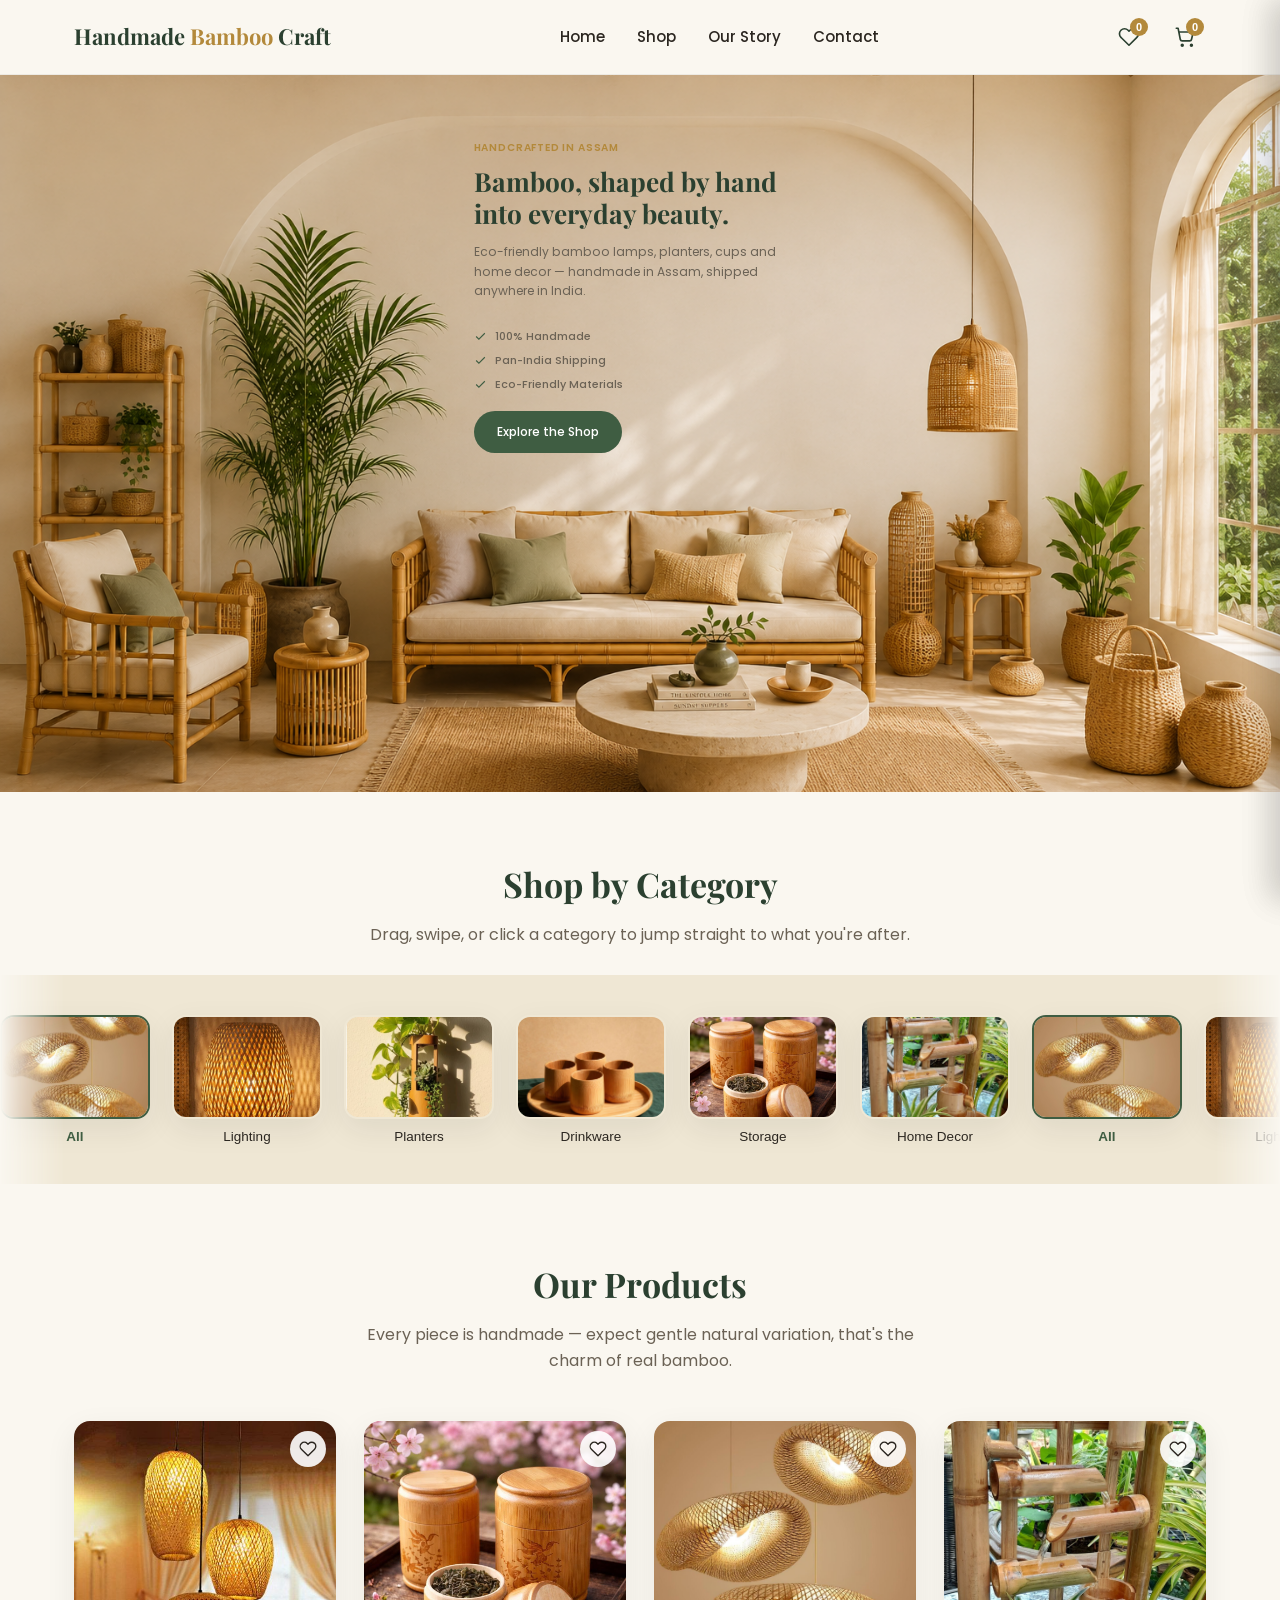
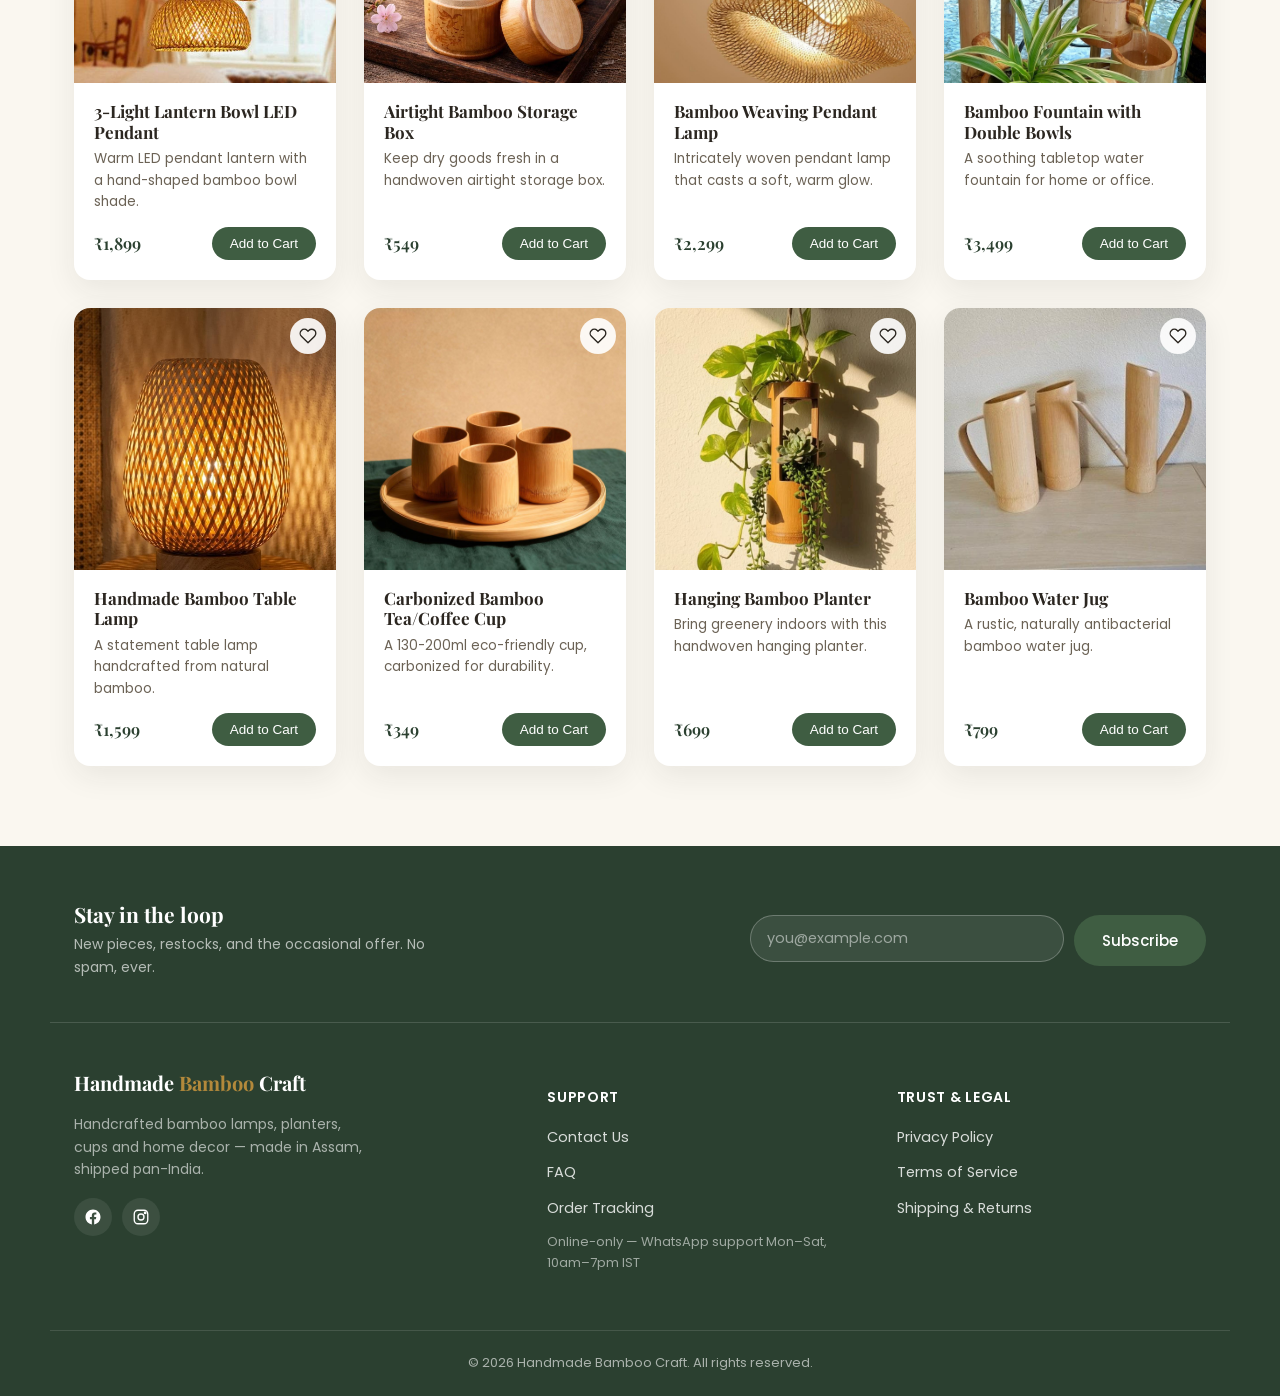
==== commit 151ff91d: "change the layout, add category marqee effect, added footer" ====
--- a/index.html
+++ b/index.html
@@ -14,10 +14,17 @@
 <header class="site-header">
   <div class="nav-container">
     <a href="#home" class="logo">Handmade <span>Bamboo</span> Craft</a>
-    <nav class="nav-links" id="navLinks">
-      <a href="#shop">Shop</a>
-      <a href="#about">About</a>
-      <a href="#contact">Contact</a>
+    <nav class="nav-links" id="navLinks" aria-label="Main menu">
+      <div class="nav-links-header">
+        <span>Menu</span>
+        <button class="cart-close" id="navClose" aria-label="Close menu">&times;</button>
+      </div>
+      <div class="nav-links-list">
+        <a href="#home">Home</a>
+        <a href="#shop">Shop</a>
+        <a href="about.html">Our Story</a>
+        <a href="contact.html">Contact</a>
+      </div>
     </nav>
     <div class="nav-actions">
       <button class="icon-btn" id="wishlistToggle" aria-label="Open wishlist">
@@ -57,10 +64,13 @@
   </div>
 </header>
 
+<div class="cart-overlay" id="navOverlay"></div>
+
 <section class="hero" id="home">
+  <img class="hero-photo" src="product/Landing Page.png" alt="A rattan and bamboo-furnished living room styled with handmade bamboo decor">
   <div class="hero-content">
     <span class="eyebrow">Handcrafted in Assam</span>
-    <h1>Bamboo, shaped by hand<br>into everyday beauty.</h1>
+    <h1>Bamboo, shaped by hand <br>into everyday beauty.</h1>
     <p>Eco-friendly bamboo lamps, planters, cups and home decor — handmade in Assam, shipped anywhere in India.</p>
     <div class="trust-row">
       <div class="trust-item"><svg width="18" height="18" viewBox="0 0 24 24" fill="none" stroke="currentColor" stroke-width="2"><path d="M20 6L9 17l-5-5"/></svg>100% Handmade</div>
@@ -69,10 +79,18 @@
     </div>
     <a href="#shop" class="btn-primary">Explore the Shop</a>
   </div>
-  <div class="hero-image">
-    <img src="product/Handmade Bamboo Table Lamp.jpg" alt="Handmade Bamboo Table Lamp">
-  </div>
 </section>
+
+<div class="wrap category-marquee-heading">
+  <div class="section-heading">
+    <h2>Shop by Category</h2>
+    <p>Drag, swipe, or click a category to jump straight to what you're after.</p>
+  </div>
+</div>
+
+<div class="category-marquee">
+  <div class="marquee-track" id="categoryMarquee"></div>
+</div>
 
 <section id="shop">
   <div class="wrap">
@@ -84,46 +102,52 @@
   </div>
 </section>
 
-<section class="alt" id="about">
-  <div class="wrap about-grid">
-    <img src="product/Bamboo Weaving Pendant Lamp.jpg" alt="Bamboo weaving craftsmanship">
-    <div class="about-text">
-      <h2>Our Story</h2>
-      <p>Handmade Bamboo Craft is a small, home-grown venture based in Assam, one of India's richest bamboo-growing regions. Every lamp, planter, and cup we make is shaped by hand using traditional weaving and carving techniques passed down through generations of local artisans.</p>
-      <p>We're just getting started — right now we ship these handmade pieces anywhere in India, and we're figuring things out as we grow. Thank you for supporting small, sustainable craft.</p>
-    </div>
-  </div>
-</section>
-
-<section id="contact">
-  <div class="wrap">
-    <div class="section-heading">
-      <h2>Get in Touch</h2>
-      <p>Questions about a product, bulk orders, or shipping? Reach out any time.</p>
-    </div>
-    <div class="contact-grid">
-      <div class="contact-card">
-        <div class="icon-circle"><svg width="22" height="22" viewBox="0 0 24 24" fill="none" stroke="currentColor" stroke-width="1.8"><path d="M21 11.5a8.5 8.5 0 0 1-8.5 8.5c-1.4 0-2.7-.3-3.9-.9L3 21l1.9-5.6A8.5 8.5 0 1 1 21 11.5z"/></svg></div>
-        <h3>WhatsApp</h3>
-        <a href="https://wa.me/919999999999" target="_blank" rel="noopener">+91 99999 99999</a>
+<footer>
+  <div class="wrap footer-newsletter">
+    <div>
+      <h3>Stay in the loop</h3>
+      <p>New pieces, restocks, and the occasional offer. No spam, ever.</p>
+    </div>
+    <form class="newsletter-form" id="newsletterForm">
+      <input type="email" id="newsletterEmail" placeholder="you@example.com" required>
+      <button type="submit" class="btn-primary">Subscribe</button>
+      <div class="newsletter-success" id="newsletterSuccess">Thanks — you're on the list!</div>
+    </form>
+  </div>
+
+  <div class="wrap footer-grid">
+    <div class="footer-col footer-brand">
+      <a href="index.html#home" class="logo">Handmade <span>Bamboo</span> Craft</a>
+      <p>Handcrafted bamboo lamps, planters, cups and home decor — made in Assam, shipped pan-India.</p>
+      <div class="footer-social">
+        <!-- TODO: swap # for your real Facebook and Instagram URLs -->
+        <a href="#" aria-label="Facebook">
+          <svg width="18" height="18" viewBox="0 0 24 24" fill="currentColor"><path d="M22 12.06C22 6.5 17.52 2 12 2S2 6.5 2 12.06c0 5 3.66 9.15 8.44 9.94v-7.03H7.9v-2.91h2.54V9.85c0-2.5 1.49-3.89 3.78-3.89 1.1 0 2.24.2 2.24.2v2.46h-1.26c-1.24 0-1.63.77-1.63 1.56v1.88h2.78l-.44 2.91h-2.34V22c4.78-.79 8.44-4.94 8.44-9.94z"/></svg>
+        </a>
+        <a href="#" aria-label="Instagram">
+          <svg width="18" height="18" viewBox="0 0 24 24" fill="none" stroke="currentColor" stroke-width="1.8"><rect x="3" y="3" width="18" height="18" rx="5"/><circle cx="12" cy="12" r="4"/><circle cx="17.5" cy="6.5" r="1"/></svg>
+        </a>
       </div>
-      <div class="contact-card">
-        <div class="icon-circle"><svg width="22" height="22" viewBox="0 0 24 24" fill="none" stroke="currentColor" stroke-width="1.8"><path d="M4 4h16v16H4z" opacity="0"/><path d="M3 6l9 6 9-6M4 4h16v16H4z"/></svg></div>
-        <h3>Email</h3>
-        <a href="mailto:hello@handmadebamboocraft.example">hello@handmadebamboocraft.example</a>
-      </div>
-      <div class="contact-card">
-        <div class="icon-circle"><svg width="22" height="22" viewBox="0 0 24 24" fill="none" stroke="currentColor" stroke-width="1.8"><path d="M20 10c0 6-8 12-8 12s-8-6-8-12a8 8 0 0 1 16 0z"/><circle cx="12" cy="10" r="3"/></svg></div>
-        <h3>Based In</h3>
-        <span>Assam, India — shipping pan-India</span>
-      </div>
-    </div>
-  </div>
-</section>
-
-<footer>
-  <div class="wrap">
-    <p>&copy; 2026 Handmade Bamboo Craft. All rights reserved.</p>
+    </div>
+
+    <div class="footer-col">
+      <h4>Support</h4>
+      <a href="contact.html">Contact Us</a>
+      <a href="faq.html">FAQ</a>
+      <a href="order-tracking.html">Order Tracking</a>
+      <p class="footer-hours">Online-only — WhatsApp support Mon–Sat, 10am–7pm IST</p>
+    </div>
+
+    <div class="footer-col">
+      <h4>Trust &amp; Legal</h4>
+      <a href="privacy.html">Privacy Policy</a>
+      <a href="terms.html">Terms of Service</a>
+      <a href="shipping-returns.html">Shipping &amp; Returns</a>
+    </div>
+  </div>
+
+  <div class="wrap footer-bottom">
+    <p>&copy; <span id="footerYear"></span> Handmade Bamboo Craft. All rights reserved.</p>
   </div>
 </footer>
 
@@ -154,9 +178,93 @@
 <script src="cart.js"></script>
 <script src="wishlist.js"></script>
 <script>
+  let activeCategory = "All";
+
+  function renderCategoryMarquee(){
+    const track = document.getElementById("categoryMarquee");
+    const tiles = CATEGORIES.map(c => `
+      <button type="button" class="category-pill${c === activeCategory ? " active" : ""}" data-category="${c}">
+        <img src="${CATEGORY_IMAGES[c]}" alt="${c}" loading="lazy">
+        <span>${c}</span>
+      </button>
+    `).join("");
+    // Tripled (not just doubled) so there's a full spare set on either side —
+    // the user can drag/swipe either direction and still land on matching
+    // content before a wrap-around reset is needed.
+    track.innerHTML = tiles + tiles + tiles;
+  }
+
+  let marqueeDragMoved = false;
+
+  document.getElementById("categoryMarquee").addEventListener("click", e => {
+    if(marqueeDragMoved){ marqueeDragMoved = false; return; }
+    const btn = e.target.closest(".category-pill");
+    if(!btn) return;
+    activeCategory = btn.dataset.category;
+    document.querySelectorAll(".category-pill").forEach(p => {
+      p.classList.toggle("active", p.dataset.category === activeCategory);
+    });
+    renderProducts();
+    document.getElementById("shop").scrollIntoView({ behavior: "smooth" });
+  });
+
+  // Auto-drifts the marquee on its own, but it's a real scrollable element —
+  // touch swipe works natively (mobile), and mouse users can click-drag it.
+  // Both mechanisms just move the same scrollLeft, so they never fight.
+  function initCategoryMarqueeScroll(){
+    const container = document.querySelector(".category-marquee");
+    const track = document.getElementById("categoryMarquee");
+    const unit = track.scrollWidth / 3;
+    if(!unit) return;
+
+    container.scrollLeft = unit; // start in the middle copy, room on both sides
+
+    function wrap(){
+      if(container.scrollLeft < unit * 0.5) container.scrollLeft += unit;
+      else if(container.scrollLeft > unit * 1.5) container.scrollLeft -= unit;
+    }
+    container.addEventListener("scroll", wrap);
+
+    let autoScroll = true;
+    let resumeTimer = null;
+    (function drift(){
+      if(autoScroll) container.scrollLeft += 0.6;
+      requestAnimationFrame(drift);
+    })();
+
+    let isDragging = false, dragStartX = 0, dragStartScroll = 0;
+
+    container.addEventListener("pointerdown", e => {
+      autoScroll = false;
+      if(resumeTimer) clearTimeout(resumeTimer);
+      if(e.pointerType === "mouse"){
+        isDragging = true;
+        dragStartX = e.clientX;
+        dragStartScroll = container.scrollLeft;
+        container.classList.add("dragging");
+        container.setPointerCapture(e.pointerId);
+      }
+    });
+    container.addEventListener("pointermove", e => {
+      if(!isDragging) return;
+      const dx = e.clientX - dragStartX;
+      if(Math.abs(dx) > 4) marqueeDragMoved = true;
+      container.scrollLeft = dragStartScroll - dx;
+    });
+    function endInteraction(){
+      isDragging = false;
+      container.classList.remove("dragging");
+      resumeTimer = setTimeout(() => { autoScroll = true; }, 1200);
+    }
+    container.addEventListener("pointerup", endInteraction);
+    container.addEventListener("pointercancel", endInteraction);
+    container.addEventListener("pointerleave", () => { if(!isDragging) endInteraction(); });
+  }
+
   function renderProducts(){
     const grid = document.getElementById("productGrid");
-    grid.innerHTML = products.map(p => `
+    const list = activeCategory === "All" ? products : products.filter(p => p.category === activeCategory);
+    grid.innerHTML = list.map(p => `
       <div class="product-card">
         <a class="product-image" href="product.html?id=${p.id}">
           <button type="button" class="wishlist-btn" data-id="${p.id}" aria-label="Toggle wishlist">
@@ -190,9 +298,12 @@
     if(btn) addToCart(btn.dataset.id, btn);
   });
 
+  renderCategoryMarquee();
+  initCategoryMarqueeScroll();
   renderProducts();
   initCartWidget();
   initWishlistWidget();
+  initFooter();
 </script>
 
 </body>
--- a/styles.css
+++ b/styles.css
@@ -55,8 +55,7 @@
 /* Header */
 header.site-header{
   position:sticky;top:0;z-index:100;
-  background:rgba(250,247,240,0.9);
-  backdrop-filter:blur(8px);
+  background:rgba(250,247,240,0.97);
   border-bottom:1px solid rgba(43,38,32,0.06);
 }
 .nav-container{
@@ -65,9 +64,6 @@
 }
 .logo{font-family:'Playfair Display',serif;font-size:22px;font-weight:700;color:var(--color-green-dark);}
 .logo span{color:var(--color-gold);}
-.nav-links{display:flex;gap:32px;}
-.nav-links a{font-size:15px;font-weight:500;color:var(--color-ink);position:relative;}
-.nav-links a:hover{color:var(--color-green);}
 .nav-actions{display:flex;align-items:center;gap:14px;}
 .icon-btn{
   position:relative;background:none;border:none;cursor:pointer;
@@ -84,31 +80,44 @@
 }
 .menu-toggle{display:none;}
 
-/* Hero */
+/* Nav links — inline row on desktop; becomes a left drawer on mobile (see @media below) */
+.nav-links{display:flex;}
+.nav-links-header{display:none;}
+.nav-links-list{display:flex;gap:32px;}
+.nav-links a{font-size:15px;font-weight:500;color:var(--color-ink);}
+.nav-links a:hover{color:var(--color-green);}
+
+/* Hero — full-bleed landing photo; text overlays the empty wall in the shot */
 .hero{
-  display:flex;align-items:center;gap:56px;
-  max-width:var(--max-width);margin:0 auto;padding:72px 24px;
-}
-.hero-content{flex:1;min-width:0;}
+  position:relative;width:100%;overflow:hidden;
+  height:clamp(480px, 56vw, 760px);
+}
+.hero-photo{
+  position:absolute;inset:0;width:100%;height:100%;
+  object-fit:cover;object-position:50% 22%;display:block;
+}
+.hero-content{
+  position:absolute;top:9%;left:37%;width:28%;min-width:170px;
+  display:flex;flex-direction:column;
+}
 .eyebrow{
   display:inline-block;color:var(--color-gold);font-weight:600;
-  letter-spacing:.08em;text-transform:uppercase;font-size:13px;margin-bottom:14px;
-}
-.hero h1{font-size:44px;color:var(--color-green-dark);}
-.hero p{font-size:17px;max-width:460px;}
-.trust-row{display:flex;gap:24px;margin:28px 0 32px;flex-wrap:wrap;}
-.trust-item{display:flex;align-items:center;gap:8px;font-size:14px;color:var(--color-muted);font-weight:500;}
-.trust-item svg{color:var(--color-green);flex-shrink:0;}
-.hero-image{flex:1;position:relative;}
-.hero-image::before{
-  content:"";position:absolute;inset:-24px -24px auto auto;
-  width:88%;height:88%;background:var(--color-tan-soft);
-  border-radius:32px;z-index:0;
-}
-.hero-image img{
-  position:relative;z-index:1;border-radius:24px;
-  box-shadow:var(--shadow-hover);
-  aspect-ratio:4/5;object-fit:cover;width:100%;
+  letter-spacing:.08em;text-transform:uppercase;
+  font-size:clamp(9.5px, 0.8vw, 13px);margin-bottom:clamp(6px, 0.8vw, 14px);
+}
+/* Sized in vw (not fixed px) so the text scales with the photo itself —
+   at narrower viewports the overlay column gets proportionally narrower too,
+   and a fixed px size would wrap the heading onto extra lines and spill
+   past the empty wall area onto the sofa below. */
+.hero h1{font-size:clamp(18px, 2.05vw, 30px);color:var(--color-green-dark);}
+.hero p{font-size:clamp(11px, 0.95vw, 14.5px);max-width:340px;}
+.trust-row{display:flex;flex-direction:column;gap:clamp(4px, 0.5vw, 8px);margin:clamp(10px, 1.2vw, 18px) 0 clamp(12px, 1.4vw, 22px);flex-wrap:wrap;}
+.trust-item{display:flex;align-items:center;gap:8px;font-size:clamp(10.5px, 0.85vw, 13px);color:var(--color-muted);font-weight:500;}
+.trust-item svg{color:var(--color-green);flex-shrink:0;width:clamp(13px,1vw,18px);height:clamp(13px,1vw,18px);}
+.hero-content .btn-primary{
+  align-self:flex-start;white-space:nowrap;
+  padding:clamp(9px,0.9vw,14px) clamp(16px,1.8vw,28px);
+  font-size:clamp(11px,0.95vw,15px);
 }
 
 /* Section heading */
@@ -116,6 +125,42 @@
 .section-heading h2{font-size:34px;color:var(--color-green-dark);}
 section{padding:80px 0;}
 section.alt{background:var(--color-tan-soft);}
+
+.category-marquee-heading{padding-top:72px;}
+.category-marquee-heading .section-heading{margin-bottom:28px;}
+
+/* Category marquee — small moving photo tiles, one per category.
+   Drifts on its own via JS-driven scrollLeft (see index.html), but is a real
+   horizontally-scrollable element so touch swipe / mouse drag work natively
+   and the auto-drift and manual scroll never fight over two mechanisms. */
+.category-marquee{
+  padding:40px 0;overflow-x:auto;overflow-y:hidden;background:var(--color-tan-soft);
+  -webkit-overflow-scrolling:touch;touch-action:pan-x;
+  scrollbar-width:none;-ms-overflow-style:none;
+  cursor:grab;
+  mask-image:linear-gradient(90deg,transparent,#000 5%,#000 95%,transparent);
+}
+.category-marquee::-webkit-scrollbar{display:none;}
+.category-marquee.dragging{cursor:grabbing;}
+.marquee-track{display:flex;width:max-content;}
+.category-pill{
+  display:flex;flex-direction:column;align-items:center;gap:10px;flex-shrink:0;
+  width:150px;margin-right:22px;background:none;border:none;padding:0;cursor:pointer;
+}
+.category-pill img{
+  width:150px;height:104px;object-fit:cover;border-radius:14px;
+  border:2.5px solid transparent;box-shadow:var(--shadow);
+  transition:border-color .2s ease,transform .2s ease;
+  -webkit-user-drag:none;user-select:none;
+}
+.category-pill span{
+  font-size:13.5px;font-weight:500;color:var(--color-ink);
+  transition:color .2s ease;
+}
+.category-pill:hover img{transform:translateY(-3px);}
+.category-pill:hover span{color:var(--color-green);}
+.category-pill.active img{border-color:var(--color-green);}
+.category-pill.active span{color:var(--color-green);font-weight:600;}
 
 /* Shop */
 .product-grid{
@@ -188,9 +233,64 @@
 .contact-card a, .contact-card span{font-size:14.5px;color:var(--color-muted);}
 .contact-card a:hover{color:var(--color-green);}
 
+.contact-form{max-width:560px;margin:56px auto 0;display:flex;flex-direction:column;gap:18px;}
+.form-field{display:flex;flex-direction:column;gap:8px;}
+.form-field label{font-size:13.5px;font-weight:500;color:var(--color-ink);}
+.form-field input,.form-field textarea{
+  font-family:'Poppins',sans-serif;font-size:15px;padding:13px 16px;
+  border:1.5px solid var(--color-tan);border-radius:12px;background:var(--color-surface);
+  color:var(--color-ink);resize:vertical;
+}
+.form-field input:focus,.form-field textarea:focus{outline:none;border-color:var(--color-green);}
+.form-success{
+  display:none;text-align:center;background:var(--color-tan-soft);color:var(--color-green-dark);
+  padding:14px 18px;border-radius:12px;font-size:14.5px;
+}
+.form-success.show{display:block;}
+
 /* Footer */
-footer{background:var(--color-green-dark);color:#fff;padding:36px 0;text-align:center;}
-footer p{color:rgba(255,255,255,0.75);font-size:13.5px;margin:0;}
+footer{background:var(--color-green-dark);color:#fff;padding-top:56px;}
+footer a{color:rgba(255,255,255,0.82);}
+footer a:hover{color:#fff;}
+
+.footer-newsletter{
+  display:flex;align-items:center;justify-content:space-between;gap:32px;flex-wrap:wrap;
+  padding-bottom:44px;margin-bottom:44px;border-bottom:1px solid rgba(255,255,255,0.14);
+}
+.footer-newsletter h3{color:#fff;font-size:21px;margin-bottom:6px;}
+.footer-newsletter p{color:rgba(255,255,255,0.65);margin:0;font-size:14px;max-width:360px;}
+.newsletter-form{display:flex;gap:10px;flex-wrap:wrap;align-items:flex-start;}
+.newsletter-form input{
+  font-family:'Poppins',sans-serif;font-size:14.5px;padding:12px 16px;
+  border:1.5px solid rgba(255,255,255,0.25);border-radius:999px;background:rgba(255,255,255,0.08);
+  color:#fff;min-width:230px;
+}
+.newsletter-form input::placeholder{color:rgba(255,255,255,0.5);}
+.newsletter-form input:focus{outline:none;border-color:var(--color-gold);background:rgba(255,255,255,0.14);}
+.newsletter-form button{white-space:nowrap;flex-shrink:0;}
+.newsletter-success{display:none;color:var(--color-gold);font-size:13.5px;margin-top:10px;width:100%;}
+.newsletter-success.show{display:block;}
+
+.footer-grid{display:grid;grid-template-columns:1.4fr 1fr 1fr;gap:40px;padding-bottom:44px;}
+.footer-col h4{
+  color:#fff;font-size:14px;letter-spacing:.05em;text-transform:uppercase;
+  font-weight:600;margin-bottom:18px;
+}
+.footer-col a{display:block;font-size:14.5px;margin-bottom:12px;}
+.footer-brand .logo{color:#fff;font-size:20px;}
+.footer-brand .logo span{color:var(--color-gold);}
+.footer-brand p{color:rgba(255,255,255,0.6);font-size:14px;margin:14px 0 18px;max-width:300px;}
+.footer-social{display:flex;gap:10px;}
+.footer-social a{
+  width:38px;height:38px;border-radius:50%;background:rgba(255,255,255,0.08);
+  display:flex;align-items:center;justify-content:center;color:#fff;flex-shrink:0;
+  transition:background .2s ease;
+}
+.footer-social a:hover{background:rgba(255,255,255,0.2);}
+.footer-hours{color:rgba(255,255,255,0.55);font-size:13px;margin-top:6px;}
+
+.footer-bottom{border-top:1px solid rgba(255,255,255,0.12);padding:22px 0;text-align:center;}
+.footer-bottom p{color:rgba(255,255,255,0.6);font-size:13px;margin:0;}
 
 /* Cart drawer */
 .cart-overlay{
@@ -268,24 +368,72 @@
 .description-block li{margin-bottom:8px;font-size:15px;}
 .description-block p{font-size:15px;}
 
+/* Legal / policy pages (Privacy, Terms, Shipping & Returns) */
+.legal-content{max-width:760px;margin:0 auto;padding:32px 0 40px;}
+.legal-content .updated-date{color:var(--color-muted);font-size:13.5px;margin-bottom:32px;}
+.legal-content h2{font-size:23px;color:var(--color-green-dark);margin-top:40px;}
+.legal-content h2:first-of-type{margin-top:0;}
+.legal-content p,.legal-content li{font-size:15px;}
+.legal-content ul{padding-left:20px;margin:0 0 1em;}
+
+/* FAQ accordion */
+.faq-list{max-width:720px;margin:0 auto;padding:32px 0 40px;}
+.faq-item{border-bottom:1px solid rgba(43,38,32,0.08);padding:20px 0;}
+.faq-item summary{
+  cursor:pointer;font-weight:600;font-size:16px;color:var(--color-green-dark);
+  list-style:none;position:relative;padding-right:32px;
+}
+.faq-item summary::-webkit-details-marker{display:none;}
+.faq-item summary::after{
+  content:"+";position:absolute;right:0;top:0;font-size:20px;
+  color:var(--color-green);transition:transform .2s ease;
+}
+.faq-item[open] summary::after{content:"\2212";}
+.faq-item p{margin:14px 0 0;font-size:15px;}
+
 @media (max-width:860px){
-  .hero{flex-direction:column;padding:48px 24px;}
-  .hero-content{order:2;text-align:center;width:100%;}
-  .hero-image{order:1;max-width:320px;width:100%;margin:0 auto;}
-  .trust-row{justify-content:center;}
+  /* Overlaying text on the photo is illegible at this size — stack instead:
+     a shorter photo band on top, then a normal readable text block below. */
+  .hero{
+    position:static;height:auto;display:flex;flex-direction:column;overflow:visible;
+  }
+  .hero-photo{position:static;width:100%;height:260px;object-position:50% 25%;}
+  .hero-content{
+    position:static;width:100%;min-width:0;
+    text-align:center;padding:36px 24px 44px;
+  }
+  .hero h1{font-size:30px;}
+  .hero h1 br{display:none;}
+  .hero p{max-width:420px;margin:0 auto 1em;font-size:16px;}
+  .trust-row{flex-direction:row;justify-content:center;gap:16px 20px;font-size:14px;}
+  .trust-item{font-size:14px;}
   .about-grid{flex-direction:column;}
   .about-grid img{width:100%;}
   .about-text{width:100%;}
+  .menu-toggle{display:flex;}
   .nav-links{
-    position:fixed;top:73px;left:0;right:0;background:var(--color-bg);
-    flex-direction:column;padding:16px 24px;gap:4px;
-    transform:translateY(-150%);transition:transform .25s ease;
-    border-bottom:1px solid rgba(43,38,32,0.08);
+    position:fixed;top:0;left:0;bottom:0;width:320px;max-width:85vw;
+    background:var(--color-surface);z-index:201;
+    flex-direction:column;
+    transform:translateX(-100%);transition:transform .3s ease;
+    box-shadow:10px 0 30px rgba(0,0,0,0.1);
   }
-  .nav-links.open{transform:translateY(0);}
-  .nav-links a{padding:12px 0;border-bottom:1px solid rgba(43,38,32,0.06);}
-  .menu-toggle{display:flex;}
+  .nav-links.open{transform:translateX(0);}
+  .nav-links-header{
+    display:flex;align-items:center;justify-content:space-between;
+    padding:22px 24px;border-bottom:1px solid rgba(43,38,32,0.08);
+  }
+  .nav-links-header span{font-family:'Playfair Display',serif;font-size:19px;font-weight:700;color:var(--color-green-dark);}
+  .nav-links-list{flex-direction:column;padding:8px 24px;gap:0;}
+  .nav-links a{padding:14px 0;border-bottom:1px solid rgba(43,38,32,0.06);}
   .product-detail{flex-direction:column;gap:32px;}
   .product-gallery{position:static;}
   .gallery-thumbs{grid-template-columns:repeat(6,1fr);}
-}
+  .footer-newsletter{flex-direction:column;align-items:stretch;text-align:center;}
+  .footer-newsletter p{margin:0 auto;}
+  .newsletter-form{justify-content:center;}
+  .newsletter-form input{flex:1;min-width:0;}
+  .footer-grid{grid-template-columns:1fr;gap:36px;text-align:center;}
+  .footer-brand p{margin:14px auto 18px;}
+  .footer-social{justify-content:center;}
+}
